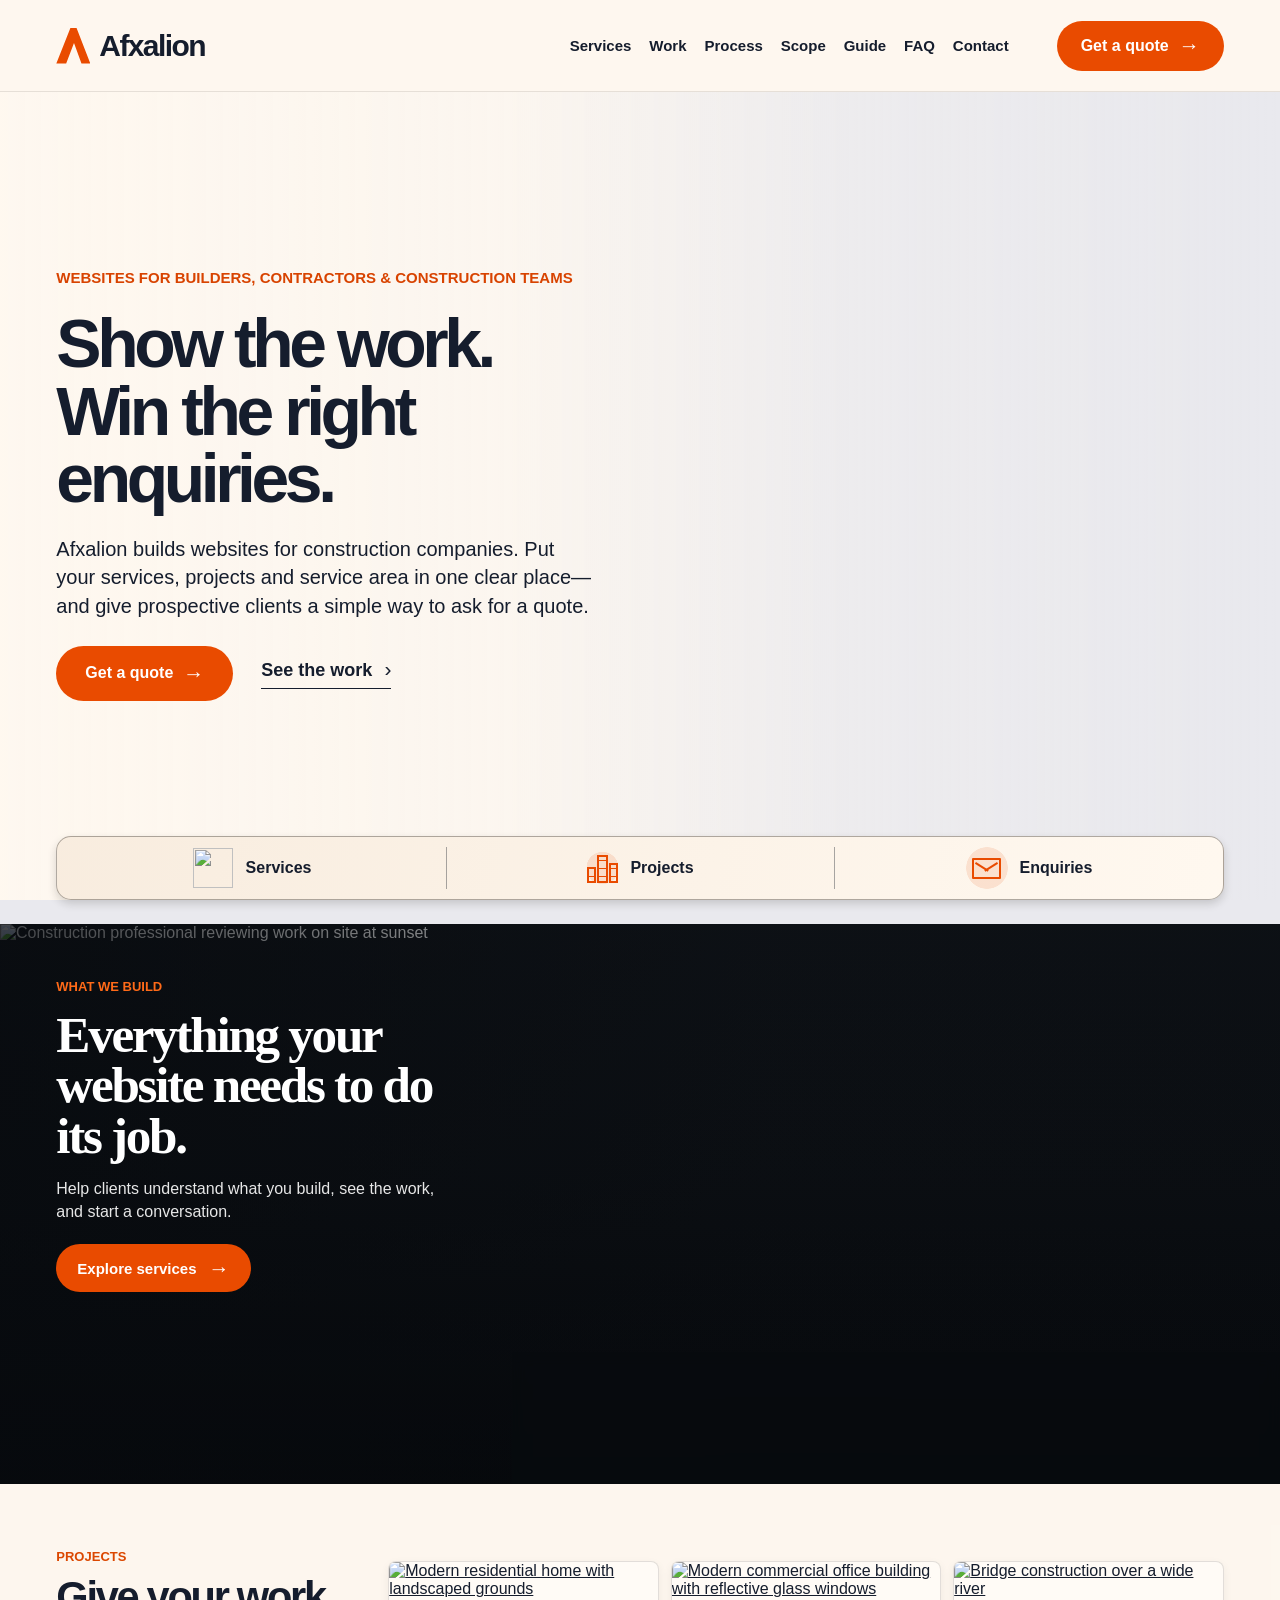
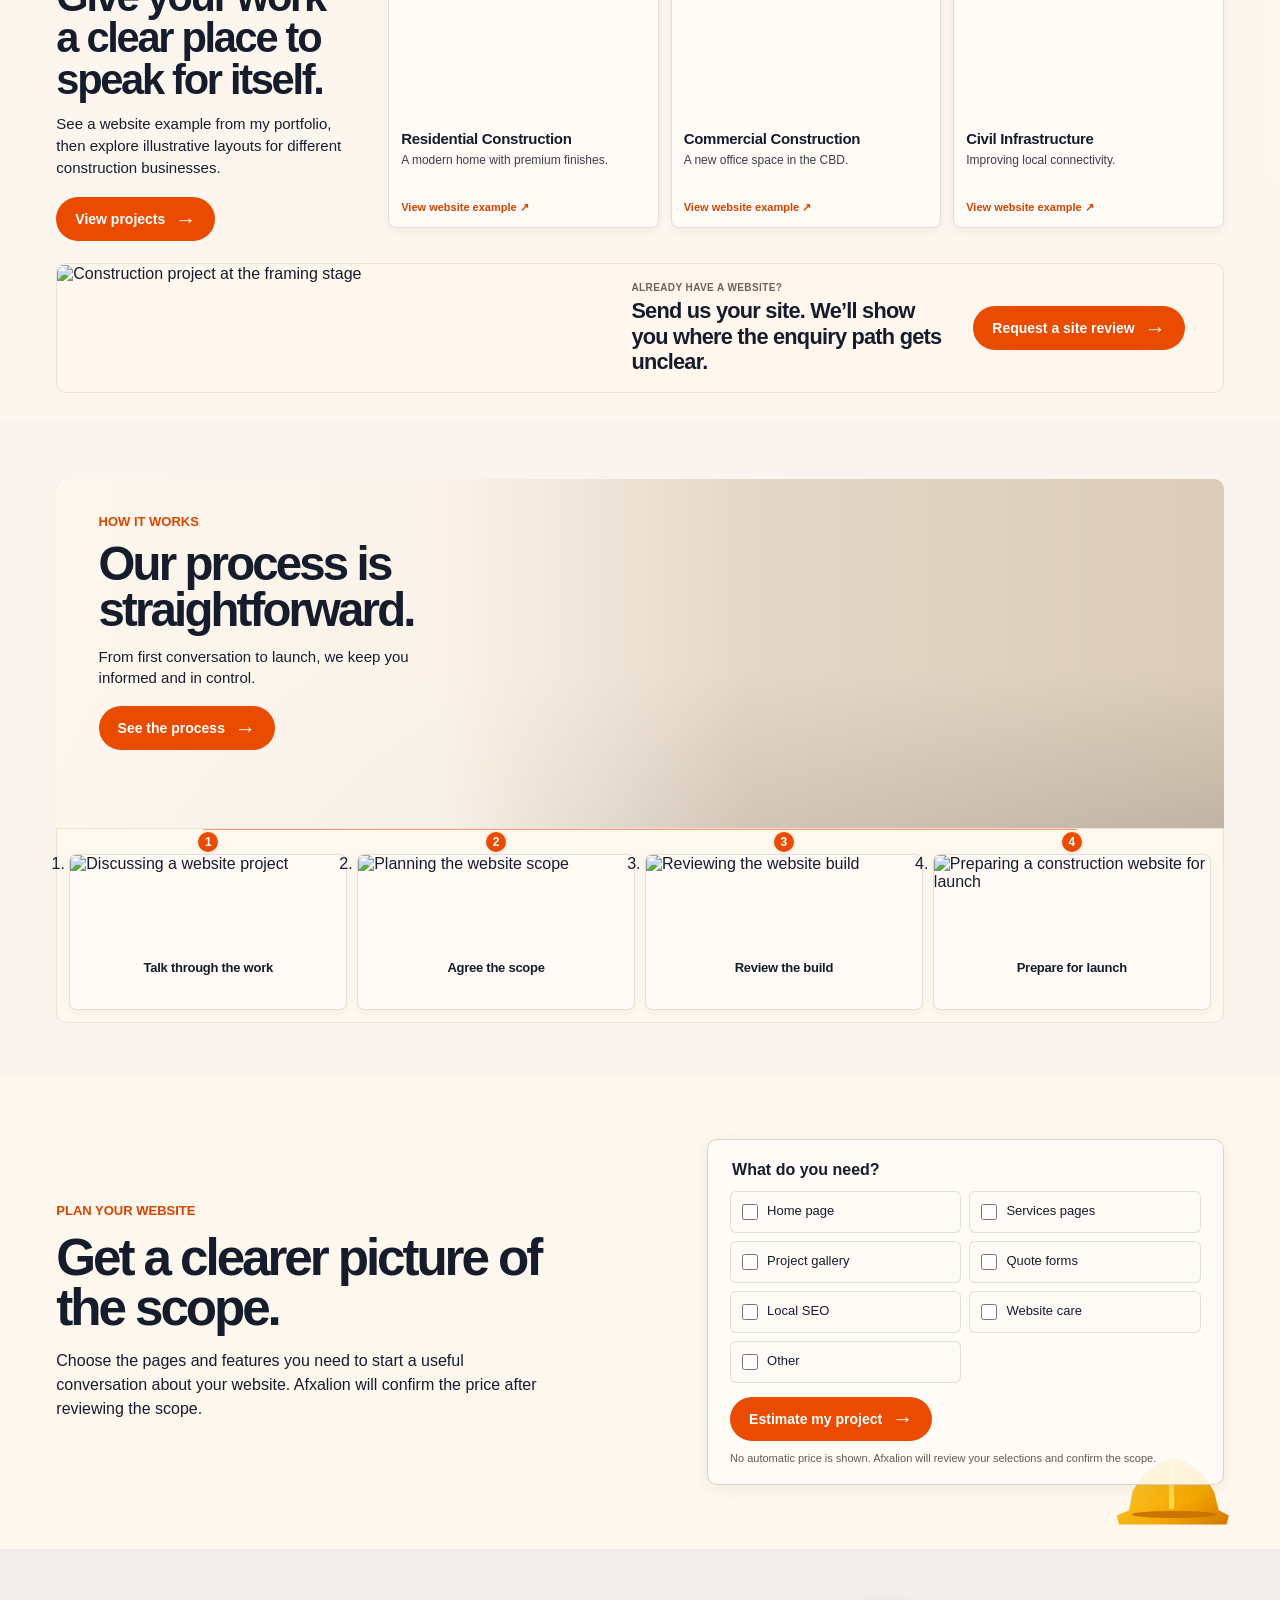
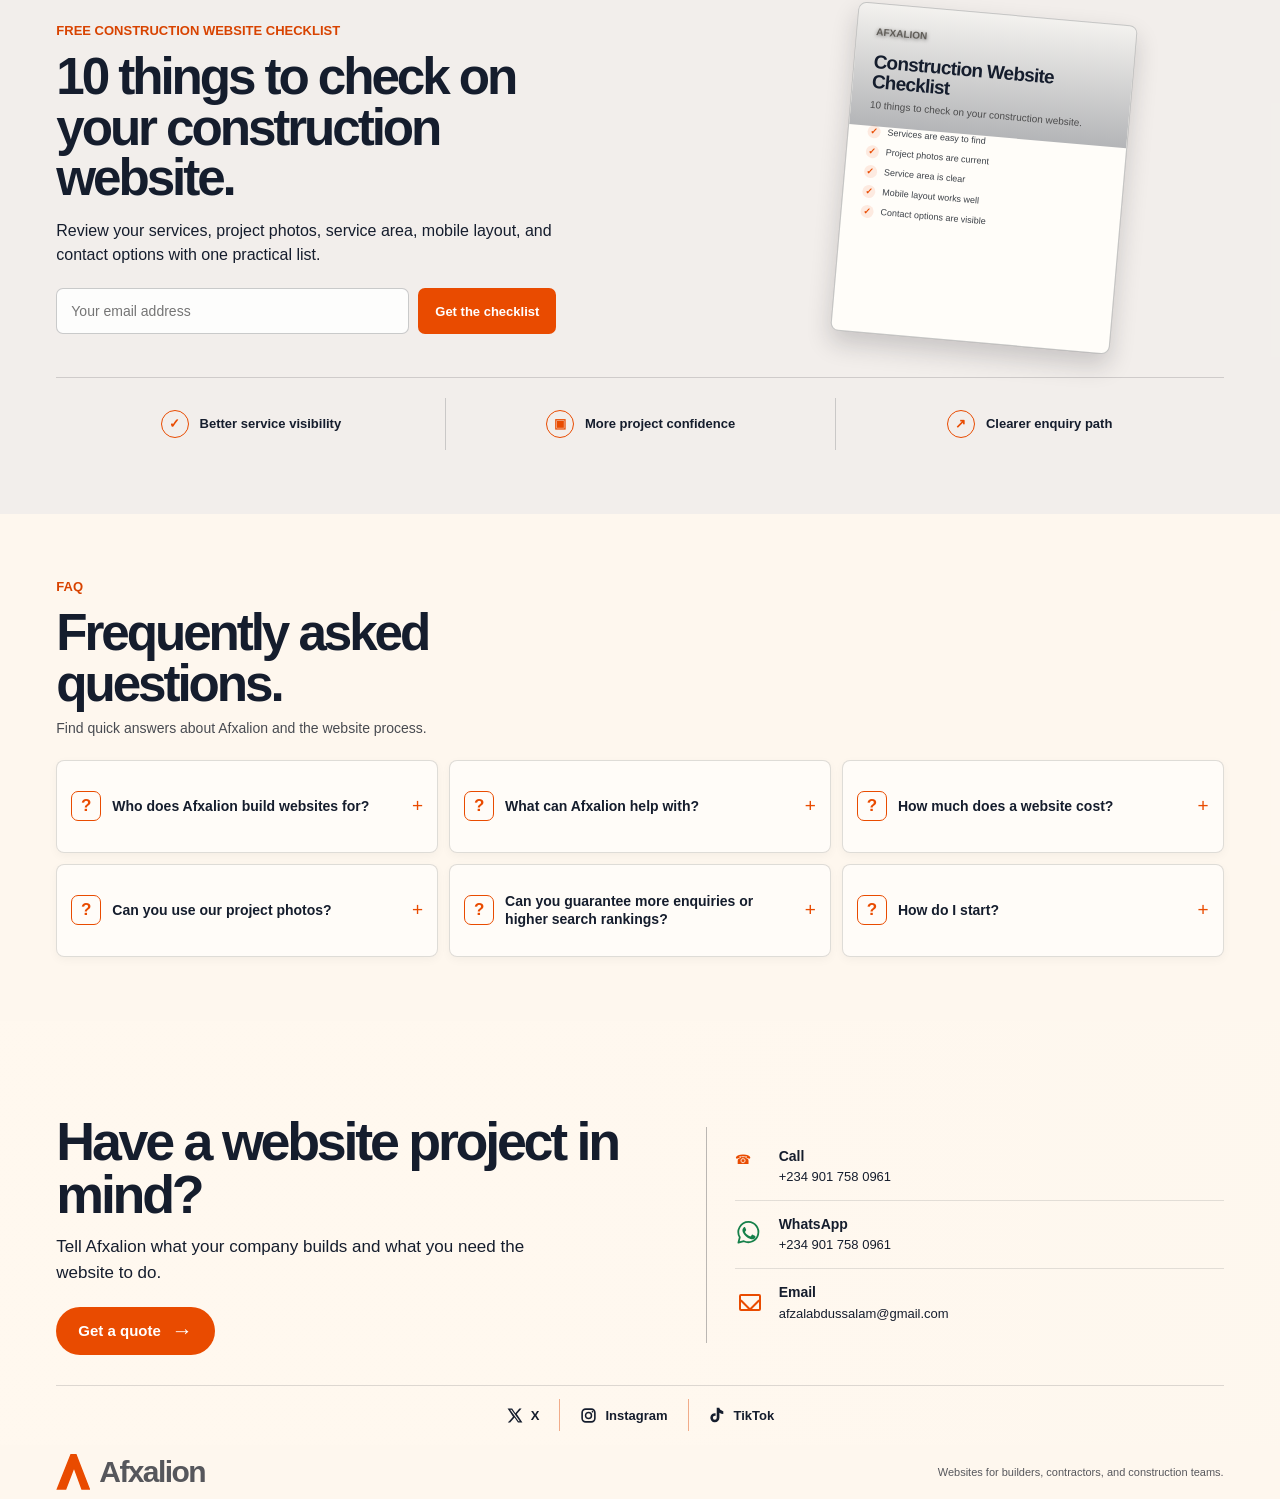
==== index.html @ b9f04b3b "afxalion upload to github" ====
<!doctype html>
<html lang="en">
<head>
  <meta charset="utf-8">
  <meta name="viewport" content="width=device-width, initial-scale=1">
  <meta name="theme-color" content="#f5eee7">
  <meta name="description" content="Websites for builders, contractors, and construction teams. Show your services and projects, and make it easy to ask for a quote.">
  <title>Afxalion | Websites for construction companies</title>
  <style>
    :root{--ink:#151d2d;--orange:#e94b00;--cream:#fff8ef;--line:rgba(46,42,39,.34);--sans:Arial,Helvetica,sans-serif;--shell:rgba(255,248,239,.20)}
    *{box-sizing:border-box}
    html{scroll-behavior:smooth}
    body{margin:0;min-height:100vh;color:var(--ink);font-family:var(--sans);background-color:#e9e9ee;background-image:url("assets/canvas-background.webp");background-position:center center;background-repeat:no-repeat;background-attachment:fixed;background-size:cover}
    a{color:inherit}
    a:focus-visible,button:focus-visible{outline:3px solid #143d74;outline-offset:4px}
    .site-shell{position:relative;width:100%;min-height:100svh;margin:0;border:0;border-radius:0;overflow:visible;background:transparent;box-shadow:none;display:block;isolation:isolate}
    .header{height:92px;position:sticky;top:0;z-index:20;display:flex;align-items:center;gap:28px;padding:0 clamp(24px,4.4vw,68px);background:rgba(255,248,239,.92);backdrop-filter:blur(10px);border-bottom:1px solid rgba(61,56,51,.12);transition:background-color .2s ease,color .2s ease}
    .header.is-dark{color:#fff;background:rgba(10,13,17,.92);border-bottom-color:rgba(255,255,255,.12)}
    .brand{display:flex;align-items:center;gap:9px;text-decoration:none;font-size:30px;font-weight:750;letter-spacing:-1.6px;white-space:nowrap}
    .brand-mark{width:34px;height:36px;display:block;flex:none;background:var(--orange);clip-path:polygon(42% 0,59% 0,100% 100%,74% 100%,52% 43%,29% 100%,0 100%)}
    .desktop-nav{margin-left:auto;display:flex;align-items:center;gap:clamp(12px,1.4vw,22px);font-size:15px;font-weight:600;white-space:nowrap}
    .desktop-nav a{text-decoration:none}
    .desktop-nav a:hover,.work-link:hover{color:#b83900}
    .quote-link{min-height:50px;padding:0 24px;border-radius:999px;background:var(--orange);color:#fff;display:inline-flex;align-items:center;justify-content:center;gap:10px;text-decoration:none;font-weight:700;white-space:nowrap;transition:background-color .15s ease}
    .quote-link:hover{background:#c83f00}
    .arrow{font-size:21px;font-weight:400;line-height:1}
    .header .quote-link{margin-left:20px}
    .menu-toggle{display:none}
    .mobile-nav{display:none}
    .hero{position:relative;min-height:calc(100svh - 92px);display:flex;align-items:center;padding:30px clamp(24px,4.4vw,68px) 42px;overflow:hidden}
    .hero-visual{position:absolute;inset:0;background-image:linear-gradient(90deg,rgba(255,248,239,.96) 0%,rgba(255,248,239,.84) 40%,rgba(255,248,239,.20) 66%,rgba(255,248,239,0) 100%),url("assets/construction-site.webp");background-position:center;background-size:cover;z-index:0;animation:hero-image-enter 900ms ease-out both}
    .hero-copy{position:relative;z-index:2;width:min(54%,660px);padding-bottom:12px;animation:hero-copy-enter 680ms cubic-bezier(.2,.7,.2,1) 80ms both}
    @keyframes hero-copy-enter{from{opacity:0;transform:translateY(14px)}to{opacity:1;transform:translateY(0)}}
    @keyframes hero-image-enter{from{opacity:.45}to{opacity:1}}
    .eyebrow{margin:0 0 22px;color:#d84300;font-size:15px;line-height:1.4;font-weight:750;text-transform:uppercase}
    h1{max-width:660px;margin:0 0 23px;font-size:clamp(58px,5.3vw,78px);line-height:.99;letter-spacing:-.065em;font-weight:760}
    .intro{max-width:535px;margin:0 0 25px;font-size:20px;line-height:1.43;font-weight:500}
    .actions{display:flex;align-items:center;gap:28px}
    .actions .quote-link{min-height:55px;padding:0 29px}
    .work-link{font-size:18px;font-weight:700;text-decoration:none;border-bottom:1px solid currentColor;padding:0 0 7px;white-space:nowrap}
    .work-link .arrow{margin-left:7px}
    .shortcuts{height:64px;margin:-64px clamp(24px,4.4vw,68px) 24px;position:relative;z-index:4;display:grid;grid-template-columns:repeat(3,minmax(0,1fr));align-items:center;border:1px solid rgba(84,77,70,.46);border-radius:15px;background:linear-gradient(105deg,rgba(248,236,222,.98),rgba(255,248,239,.98));box-shadow:0 4px 9px rgba(32,28,24,.17)}
    .shortcut{min-height:42px;display:flex;align-items:center;justify-content:center;gap:12px;color:var(--ink);text-decoration:none;font-size:16px;font-weight:700}
    .shortcut+.shortcut{border-left:1px solid rgba(47,52,59,.42)}
    .shortcut:hover{color:#b83900}
    .shortcut-icon{width:42px;height:42px;flex:none;position:relative;display:grid;place-items:center;color:var(--orange);background:radial-gradient(circle,rgba(233,75,0,.12) 0 69%,transparent 71%)}
    .shortcut-icon.reference-icon{background:none}
    .reference-icon img{width:40px;height:40px;display:block;object-fit:contain}
    .building-icon{width:31px;height:34px;position:relative;display:block;border:0;padding:0}
    .building-icon i{position:absolute;bottom:2px;display:block;border:2px solid var(--orange);background:repeating-linear-gradient(0deg,transparent 0 4px,var(--orange) 4px 5px,transparent 5px 8px)}
    .building-icon i:nth-child(1){left:0;width:9px;height:16px}
    .building-icon i:nth-child(2){left:10px;width:11px;height:28px}
    .building-icon i:nth-child(3){right:0;width:9px;height:20px}
    .building-icon i:nth-child(n+4){display:none}
    .envelope-icon{width:29px;height:21px;position:relative;border:2px solid var(--orange);border-radius:1px}
    .envelope-icon i{position:absolute;top:2px;width:15px;border-top:2px solid var(--orange)}
    .envelope-icon i:first-child{left:2px;transform:rotate(32deg);transform-origin:left top}
    .envelope-icon i:last-child{right:2px;transform:rotate(-32deg);transform-origin:right top}
    .services-section{position:relative;isolation:isolate;min-height:560px;padding:54px clamp(24px,4.4vw,68px) 0;overflow:hidden;color:#fff;background:#101419;scroll-margin-top:92px}
    .services-visual{position:absolute;z-index:-2;inset:0}
    .services-visual img{width:100%;height:100%;display:block;object-fit:cover;object-position:center 48%}
    .services-visual:after{content:"";position:absolute;inset:0;background:linear-gradient(90deg,rgba(7,10,14,.72),rgba(7,10,14,.22) 59%,rgba(7,10,14,.25)),linear-gradient(0deg,rgba(5,7,10,.94) 0%,rgba(5,7,10,.36) 56%,rgba(5,7,10,.12))}
    .services-copy{position:relative;z-index:2;width:min(430px,42%)}
    .services-copy .eyebrow{margin:0 0 14px;color:#ff6a18;font-size:13px}
    .services-copy h2{margin:0 0 16px;font:700 clamp(38px,4vw,60px)/.98 Georgia,"Times New Roman",serif;letter-spacing:-.045em}
    .services-copy p:not(.eyebrow){margin:0 0 21px;max-width:400px;font-size:16px;line-height:1.45;color:rgba(255,255,255,.9)}
    .services-cta{min-height:48px;padding:0 21px;border-radius:999px;display:inline-flex;align-items:center;gap:12px;color:#fff;background:var(--orange);text-decoration:none;font-size:15px;font-weight:700}
    .service-list{position:absolute;z-index:3;right:0;bottom:0;width:60%;min-height:132px;margin:0;padding:12px 16px;list-style:none;display:grid;grid-template-columns:repeat(5,minmax(0,1fr));align-items:stretch;background:rgba(8,11,14,.86);border-top:1px solid rgba(255,255,255,.12);backdrop-filter:blur(8px);scroll-margin-top:120px}
    .service-list li{display:flex;flex-direction:column;align-items:center;justify-content:center;gap:8px;text-align:center;padding:8px 10px}
    .service-list li+li{border-left:1px solid rgba(255,137,48,.65)}
    .service-icon{position:relative;display:block;width:29px;height:29px;color:#ff7a18}
    .service-icon.building{border:2px solid currentColor;width:21px;height:26px;background:repeating-linear-gradient(90deg,transparent 0 4px,currentColor 4px 6px,transparent 6px 8px),repeating-linear-gradient(0deg,transparent 0 5px,currentColor 5px 7px,transparent 7px 10px)}
    .service-icon.gallery{border:2px solid currentColor;border-radius:2px}
    .service-icon.gallery:before{content:"";position:absolute;width:5px;height:5px;right:4px;top:4px;border:1.5px solid currentColor;border-radius:50%}
    .service-icon.gallery:after{content:"";position:absolute;left:3px;right:3px;bottom:4px;height:11px;background:linear-gradient(140deg,transparent 0 30%,currentColor 32% 39%,transparent 41%),linear-gradient(40deg,transparent 0 39%,currentColor 41% 49%,transparent 51%)}
    .service-icon.form{border:2px solid currentColor;border-radius:2px;width:22px;height:27px}
    .service-icon.form:before{content:"☰";position:absolute;left:3px;top:2px;font:13px/1 Arial;color:currentColor}
    .service-icon.pin{width:19px;height:19px;border:2px solid currentColor;border-radius:50% 50% 50% 0;transform:rotate(-45deg);margin:3px 4px 7px}
    .service-icon.pin:after{content:"";position:absolute;left:5px;top:5px;width:5px;height:5px;border:1.5px solid currentColor;border-radius:50%}
    .service-icon.shield{width:23px;height:28px;background:currentColor;clip-path:polygon(50% 0,94% 16%,88% 66%,50% 100%,12% 66%,6% 16%)}
    .service-icon.shield:after{content:"";position:absolute;inset:3px;background:#111820;clip-path:polygon(50% 0,94% 16%,88% 66%,50% 100%,12% 66%,6% 16%)}
    .service-list strong{font-size:13px;line-height:1.22;font-weight:650}
    .service-list small{display:none}
    .work-section{position:relative;padding:clamp(34px,5vw,66px) clamp(24px,4.4vw,68px) 28px;background:rgba(255,248,239,.91);color:var(--ink);scroll-margin-top:92px}
    .work-layout{display:grid;grid-template-columns:minmax(220px,.78fr) minmax(0,2.22fr);gap:clamp(22px,3vw,42px);align-items:center;max-width:1440px;margin:0 auto}
    .work-copy .eyebrow,.process-copy .eyebrow{margin:0 0 10px;font-size:13px;color:#db4700}
    .work-copy h2{max-width:350px;margin:0 0 13px;font-size:clamp(32px,3.25vw,47px);line-height:.99;letter-spacing:-.055em;font-weight:760}
    .work-copy p:not(.eyebrow){max-width:350px;margin:0 0 18px;font-size:15px;line-height:1.48}
    .work-cta,.process-cta{min-height:44px;padding:0 19px;border:0;border-radius:999px;display:inline-flex;align-items:center;justify-content:center;gap:10px;background:var(--orange);color:#fff;text-decoration:none;font-size:14px;font-weight:700;white-space:nowrap}
    .project-grid{display:grid;grid-template-columns:repeat(3,minmax(0,1fr));gap:12px;min-width:0}
    .project-card{min-width:0;overflow:hidden;border:1px solid rgba(64,57,51,.15);border-radius:8px;background:rgba(255,252,248,.88);box-shadow:0 3px 10px rgba(39,32,27,.055)}
    .project-card img{width:100%;aspect-ratio:1.72;display:block;object-fit:cover}
    .project-card-copy{padding:11px 12px 12px}
    .project-card h3{margin:0 0 5px;font-size:15px;line-height:1.15;letter-spacing:-.02em}
    .project-card h3 a{color:inherit;text-decoration:none}
    .project-card h3 a:hover,.project-card h3 a:focus-visible{text-decoration:underline;text-decoration-color:var(--orange);text-underline-offset:3px}
    .project-card p{min-height:36px;margin:0 0 9px;font-size:12px;line-height:1.42;color:#3a3e45}
    .project-link{color:#d84300;font-size:11px;font-weight:700;text-decoration:none}
    .project-link:hover,.project-link:focus-visible{text-decoration:underline}
    .site-review{max-width:1440px;min-height:126px;margin:22px auto 0;display:grid;grid-template-columns:minmax(260px,.92fr) minmax(0,1.08fr);align-items:center;overflow:hidden;border:1px solid rgba(171,131,95,.19);border-radius:10px;background:rgba(255,248,239,.78)}
    .site-review img{width:100%;height:126px;display:block;object-fit:cover;object-position:center 55%}
    .site-review-copy{padding:18px clamp(18px,3vw,38px);display:flex;align-items:center;justify-content:space-between;gap:20px}
    .site-review-copy p{margin:0 0 5px;color:#6c625b;font-size:10px;font-weight:700;letter-spacing:.04em;text-transform:uppercase}
    .site-review-copy h3{max-width:430px;margin:0;font-size:clamp(17px,1.7vw,23px);line-height:1.16;letter-spacing:-.035em}
    .process-section{position:relative;padding:clamp(34px,4.5vw,58px) clamp(24px,4.4vw,68px) 52px;color:var(--ink);background:rgba(255,248,239,.72);scroll-margin-top:92px}
    .process-inner{max-width:1440px;margin:0 auto}
    .process-hero{position:relative;min-height:350px;padding:34px clamp(22px,3.3vw,48px);display:flex;align-items:flex-start;overflow:hidden;border-radius:10px 10px 0 0;background:#dbcbb8 url("assets/construction-site.webp") center 45%/cover no-repeat}
    .process-hero:before{content:"";position:absolute;inset:0;background:linear-gradient(90deg,rgba(255,248,239,.97) 0%,rgba(255,248,239,.89) 33%,rgba(255,248,239,.28) 59%,rgba(255,248,239,.02) 100%),linear-gradient(0deg,rgba(28,27,24,.14),transparent 45%)}
    .process-copy{position:relative;z-index:1;width:min(380px,48%)}
    .process-copy h2{margin:0 0 12px;font-size:clamp(34px,3.7vw,50px);line-height:.98;letter-spacing:-.06em}
    .process-copy p:not(.eyebrow){max-width:320px;margin:0 0 17px;font-size:15px;line-height:1.45}
    .process-steps{position:relative;z-index:2;margin:-1px 0 0;padding:25px 12px 12px;display:grid;grid-template-columns:repeat(4,minmax(0,1fr));gap:10px;background:rgba(255,248,239,.94);border:1px solid rgba(171,131,95,.18);border-radius:0 0 10px 10px}
    .process-steps:before{content:"";position:absolute;top:0;left:12.5%;right:12.5%;border-top:1px solid rgba(225,79,16,.55)}
    .process-card{position:relative;min-width:0;overflow:visible;border:1px solid rgba(64,57,51,.14);border-radius:7px;background:#fffaf5;box-shadow:0 2px 8px rgba(39,32,27,.045)}
    .step-number{position:absolute;top:-25px;left:calc(50% - 12px);z-index:2;width:24px;height:24px;display:grid;place-items:center;border:2px solid rgba(255,248,239,.95);border-radius:50%;background:var(--orange);color:#fff;font-size:12px;font-weight:750}
    .process-card img{width:100%;height:96px;display:block;object-fit:cover;border-radius:6px 6px 0 0}
    .process-card-copy{min-height:58px;padding:9px 10px 10px;text-align:center}
    .process-card h3{margin:0;font-size:13px;line-height:1.2;letter-spacing:-.02em}
    .scope-section,.guide-section,.faq-section{position:relative;padding:clamp(42px,5vw,68px) clamp(24px,4.4vw,68px);color:var(--ink);scroll-margin-top:92px}
    .scope-section{background:rgba(255,248,239,.94);overflow:hidden}
    .scope-hardhat{position:absolute;right:4%;bottom:20px;width:112px;height:75px;z-index:0;background:linear-gradient(145deg,#ffd648 0%,#f4a900 62%,#cf7100 100%);clip-path:polygon(11% 75%,14% 50%,23% 28%,39% 11%,50% 5%,62% 11%,78% 28%,87% 51%,91% 75%,100% 82%,98% 94%,2% 94%,0 82%);filter:drop-shadow(0 8px 5px rgba(40,29,11,.24))}
    .scope-hardhat:before{content:"";position:absolute;left:47%;top:10%;height:64%;border-left:5px solid rgba(255,220,77,.95)}
    .scope-hardhat:after{content:"";position:absolute;left:14%;right:11%;top:76%;height:9%;border-radius:50%;background:#ca7400}
    .scope-layout{max-width:1330px;margin:0 auto;display:grid;grid-template-columns:minmax(0,1fr) minmax(400px,.9fr);gap:clamp(32px,6vw,90px);align-items:center}
    .scope-layout,.guide-layout,.faq-grid,.faq-heading{position:relative;z-index:1}
    .sr-only{position:absolute;width:1px;height:1px;padding:0;margin:-1px;overflow:hidden;clip:rect(0,0,0,0);white-space:nowrap;border:0}
    .scope-copy{max-width:550px}
    .scope-copy .eyebrow,.guide-copy .eyebrow,.faq-heading .eyebrow{margin:0 0 12px;color:#d84300;font-size:13px}
    .scope-copy h2,.guide-copy h2,.faq-heading h2{margin:0 0 15px;font-size:clamp(34px,4vw,54px);line-height:.99;letter-spacing:-.06em}
    .scope-copy p:not(.eyebrow),.guide-copy p:not(.eyebrow){max-width:500px;margin:0;font-size:16px;line-height:1.5}
    .scope-form{padding:21px 22px 18px;border:1px solid rgba(58,53,47,.2);border-radius:10px;background:rgba(255,252,248,.88);box-shadow:0 4px 16px rgba(44,37,30,.06)}
    .scope-form fieldset{margin:0;padding:0;border:0}
    .scope-form legend{margin:0 0 12px;font-size:16px;font-weight:750}
    .scope-options{display:grid;grid-template-columns:repeat(2,minmax(0,1fr));gap:8px}
    .scope-option{min-height:42px;padding:9px 11px;display:flex;align-items:center;gap:9px;border:1px solid rgba(63,58,52,.14);border-radius:6px;background:#fffaf5;font-size:13px;line-height:1.25;cursor:pointer}
    .scope-option input{width:16px;height:16px;flex:none;margin:0;accent-color:var(--orange)}
    .scope-form .work-cta{margin-top:14px;cursor:pointer}
    .scope-note{margin:10px 0 0;color:#625b54;font-size:11px;line-height:1.4}
    .guide-section{background:rgba(243,239,235,.92)}
    .guide-layout{max-width:1330px;margin:0 auto;display:grid;grid-template-columns:minmax(0,1fr) minmax(310px,.8fr);gap:clamp(32px,7vw,100px);align-items:center}
    .guide-copy{max-width:590px}
    .guide-copy h2{max-width:530px}
    .guide-form{margin-top:21px;display:flex;gap:9px;max-width:500px}
    .guide-form input{width:100%;min-width:0;min-height:46px;padding:0 14px;border:1px solid rgba(52,54,58,.26);border-radius:7px;background:rgba(255,255,255,.86);font:inherit;font-size:14px;color:var(--ink)}
    .guide-form button{min-height:46px;padding:0 17px;border:0;border-radius:7px;background:var(--orange);color:#fff;font:700 13px var(--sans);white-space:nowrap;cursor:pointer}
    .guide-visual{min-height:300px;display:grid;place-items:center;perspective:800px}
    .guide-cover{position:relative;width:min(280px,75vw);min-height:330px;padding:21px 19px 18px;overflow:hidden;transform:rotate(5deg);border:1px solid rgba(25,32,42,.25);border-radius:8px;background:#fffdf9;box-shadow:0 12px 24px rgba(24,29,38,.19)}
    .guide-cover:before{content:"";position:absolute;inset:0 0 auto;height:122px;background:linear-gradient(180deg,rgba(21,29,45,.05),rgba(21,29,45,.32)),url("assets/construction-site.webp") center 42%/cover}
    .guide-cover-brand{position:relative;z-index:1;margin:0 0 136px;color:#fff;font-size:11px;font-weight:800;text-shadow:0 1px 4px rgba(0,0,0,.5)}
    .guide-cover h3{margin:0 0 7px;font-size:19px;line-height:1.03;letter-spacing:-.04em}
    .guide-cover p{margin:0 0 13px;color:#605d58;font-size:10px;line-height:1.4}
    .guide-cover ol{margin:0;padding:0;list-style:none;display:grid;gap:7px}
    .guide-cover li{display:flex;align-items:center;gap:7px;color:#3c4148;font-size:9px;line-height:1.2}
    .guide-cover li:before{content:"✓";width:13px;height:13px;flex:none;display:grid;place-items:center;border-radius:50%;background:rgba(233,75,0,.1);color:var(--orange);font-size:9px;font-weight:800}
    .guide-benefits{max-width:1330px;margin:34px auto 0;padding-top:20px;display:grid;grid-template-columns:repeat(3,1fr);border-top:1px solid rgba(44,48,54,.18)}
    .guide-benefit{min-height:52px;display:flex;align-items:center;justify-content:center;gap:11px;text-align:left;font-size:13px;font-weight:700}
    .guide-benefit+.guide-benefit{border-left:1px solid rgba(44,48,54,.2)}
    .guide-benefit span{width:28px;height:28px;display:grid;place-items:center;border:1.5px solid var(--orange);border-radius:50%;color:var(--orange);font-size:13px}
    .faq-section{background:rgba(255,248,239,.94)}
    .faq-heading{max-width:1330px;margin:0 auto 22px}
    .faq-heading h2{max-width:520px;margin-bottom:8px}
    .faq-heading p:not(.eyebrow){margin:0;font-size:14px;line-height:1.45;color:#484b51}
    .faq-grid{max-width:1330px;margin:0 auto;display:grid;grid-template-columns:repeat(3,minmax(0,1fr));gap:11px}
    .faq-item{align-self:start;min-width:0;border:1px solid rgba(62,56,51,.17);border-radius:8px;background:rgba(255,253,250,.88);box-shadow:0 3px 10px rgba(35,29,25,.04)}
    .faq-item summary{min-height:91px;padding:13px 14px;display:flex;align-items:center;gap:11px;list-style:none;cursor:pointer;font-size:14px;font-weight:750;line-height:1.3}
    .faq-item summary::-webkit-details-marker{display:none}
    .faq-icon{width:30px;height:30px;flex:none;display:grid;place-items:center;border:1.5px solid var(--orange);border-radius:7px;color:var(--orange);font-size:17px;font-weight:700}
    .faq-item summary:after{content:"+";margin-left:auto;color:var(--orange);font-size:19px;font-weight:400;transition:transform .2s ease}
    .faq-item[open] summary:after{content:"−";transform:scale(1.15)}
    .faq-answer{margin:0;padding:0 15px 15px 55px;color:#4a4c52;font-size:13px;line-height:1.5;animation:faq-answer-in .24s ease-out both}
    @keyframes faq-answer-in{from{opacity:0;transform:translateY(-5px)}to{opacity:1;transform:translateY(0)}}
    @supports selector(details::details-content){.faq-item{interpolate-size:allow-keywords}.faq-item::details-content{block-size:0;overflow:clip;transition:block-size .24s ease,content-visibility .24s allow-discrete}.faq-item[open]::details-content{block-size:auto}.faq-answer{animation:none}}
    .contact-section{position:relative;isolation:isolate;overflow:hidden;padding:clamp(42px,5vw,68px) clamp(24px,4.4vw,68px) 0;color:var(--ink);background:rgba(255,248,239,.94);scroll-margin-top:92px}
    .contact-section:before{content:"";position:absolute;z-index:-1;inset:0;background:linear-gradient(90deg,rgba(255,248,239,.99) 0%,rgba(255,248,239,.98) 42%,rgba(255,248,239,.86) 63%,rgba(255,248,239,.22) 100%),url("assets/construction-site.webp") right center/auto 100% no-repeat;opacity:.92}
    .contact-layout{position:relative;max-width:1330px;min-height:300px;margin:0 auto;display:grid;grid-template-columns:minmax(0,1.05fr) minmax(300px,.95fr);align-items:center;gap:clamp(30px,6vw,90px)}
    .contact-copy{max-width:600px}
    .contact-copy h2{margin:0 0 14px;font-size:clamp(38px,4.2vw,58px);line-height:.98;letter-spacing:-.06em}
    .contact-copy p{max-width:510px;margin:0 0 22px;font-size:17px;line-height:1.48}
    .contact-quote{min-height:48px;padding:0 22px;border-radius:999px;display:inline-flex;align-items:center;gap:11px;background:var(--orange);color:#fff;text-decoration:none;font-size:15px;font-weight:750}
    .contact-list{padding:6px 0 6px 28px;border-left:1px solid rgba(44,48,54,.32);display:grid;gap:0}
    .contact-method{min-height:68px;display:grid;grid-template-columns:32px minmax(0,1fr);align-items:center;gap:12px;text-decoration:none;border-bottom:1px solid rgba(44,48,54,.13)}
    .contact-method:last-child{border-bottom:0}
    .contact-symbol{width:30px;height:30px;display:grid;place-items:center;color:var(--orange);font-size:24px;line-height:1}
    .contact-symbol.whatsapp{color:#16804a}
    .contact-symbol.whatsapp svg{width:27px;height:27px;display:block}
    .contact-symbol.email{position:relative;width:22px;height:17px;margin:0 4px;border:2px solid var(--orange);border-radius:2px}
    .contact-symbol.email:after{content:"";position:absolute;left:2px;top:-2px;width:12px;height:12px;border-right:2px solid var(--orange);border-bottom:2px solid var(--orange);transform:rotate(45deg)}
    .contact-method strong,.contact-method span{display:block}
    .contact-method strong{margin-bottom:3px;font-size:14px}
    .contact-method span{font-size:13px;line-height:1.35;overflow-wrap:anywhere}
    .social-row{position:relative;max-width:1330px;min-height:60px;margin:0 auto;display:flex;align-items:center;justify-content:center;gap:0;border-top:1px solid rgba(44,48,54,.16)}
    .social-row a{min-height:32px;padding:0 20px;display:flex;align-items:center;gap:8px;text-decoration:none;font-size:13px;font-weight:650}
    .social-row a+a{border-left:1px solid rgba(225,79,16,.45)}
    .social-mark{width:17px;height:17px;flex:none;display:grid;place-items:center;color:var(--ink)}
    .social-mark svg{width:100%;height:100%;display:block}
    .contact-footer{min-height:54px;padding:0 clamp(24px,4.4vw,68px);display:flex;align-items:center;justify-content:space-between;gap:20px;color:#56575c;background:rgba(255,248,239,.97);font-size:11px}
    .contact-footer a{text-decoration:none}
    #page-loader{display:none;position:fixed;inset:0;z-index:1000;place-items:center;background:rgba(255,248,239,.96);opacity:1;visibility:visible;transition:opacity .24s ease,visibility .24s ease}
    html.page-loading #page-loader{display:grid}
    #page-loader.is-hidden{opacity:0;visibility:hidden;pointer-events:none}
    .loader-content{display:grid;justify-items:center;gap:13px;color:var(--ink)}
    .loader-brand{display:flex;align-items:center;gap:9px;font-size:24px;font-weight:750;letter-spacing:-1px}
    .loader-brand .brand-mark{width:30px;height:32px;animation:loader-mark-pulse 900ms ease-in-out infinite alternate}
    .loader-caption{font-size:11px;font-weight:700;letter-spacing:.11em;text-transform:uppercase}
    .loader-track{width:92px;height:3px;overflow:hidden;border-radius:99px;background:rgba(21,29,45,.12)}
    .loader-track:after{content:"";display:block;width:36px;height:100%;border-radius:inherit;background:var(--orange);animation:loader-progress 850ms ease-in-out infinite}
    @keyframes loader-mark-pulse{to{transform:translateY(-3px);opacity:.72}}
    @keyframes loader-progress{from{transform:translateX(-38px)}to{transform:translateX(94px)}}
    @media(max-width:1120px) and (min-width:821px){.header{gap:16px;padding:0 28px}.brand{font-size:27px}.desktop-nav{gap:10px;font-size:13px}.header .quote-link{margin-left:6px;padding:0 17px}.hero{padding-left:34px}.hero-copy{width:56%}h1{font-size:clamp(52px,5.8vw,66px)}.intro{max-width:480px;font-size:18px}.services-section{min-height:500px}.services-copy{width:45%}.service-list{width:64%;min-height:122px}}
    @media(max-width:820px){
      body{background-attachment:fixed;background-position:center top;background-size:100% 100vh}
      .site-shell{width:100%;min-height:100svh;margin:0;border:0;border-radius:0;box-shadow:none;background:transparent;overflow:visible}
      .header{height:72px;padding:0 20px;position:sticky;top:0;background:rgba(255,248,239,.93);backdrop-filter:blur(8px);border-bottom:1px solid rgba(61,56,51,.13)}
      .header.is-dark{color:#fff;background:rgba(10,13,17,.94)}
      .brand{font-size:24px;letter-spacing:-1.2px;gap:7px}.brand-mark{width:29px;height:31px}
      .desktop-nav{display:none}
      .header .quote-link{display:none}
      .menu-toggle{margin-left:auto;width:46px;height:46px;border:0;background:transparent;border-radius:10px;display:grid;place-items:center;color:var(--ink);cursor:pointer}
      .hamburger{width:24px;height:18px;position:relative;border-top:2px solid currentColor;border-bottom:2px solid currentColor}
      .hamburger:after{content:"";position:absolute;left:0;right:0;top:6px;border-top:2px solid currentColor}
      .mobile-nav{position:absolute;z-index:10;top:71px;left:0;right:0;padding:10px 20px 20px;background:rgba(255,248,239,.98);border-bottom:1px solid rgba(61,56,51,.16);box-shadow:0 10px 20px rgba(30,36,48,.10)}
      .header.is-dark .mobile-nav{color:#fff;background:rgba(10,13,17,.98);border-bottom-color:rgba(255,255,255,.15)}
      .mobile-nav[data-open="true"]{display:grid;gap:2px}
      .mobile-nav a{padding:13px 4px;text-decoration:none;font-weight:650;border-bottom:1px solid rgba(61,56,51,.12)}
      .mobile-nav .mobile-quote{margin-top:12px;justify-self:start;border:0;padding:0 22px;min-height:48px;color:#fff;background:var(--orange);border-radius:999px}
      .hero{min-height:calc(100svh - 72px);display:block;padding:30px 22px 265px;overflow:hidden}
      .hero-visual{background-image:linear-gradient(180deg,rgba(255,248,239,.97) 0%,rgba(255,248,239,.91) 44%,rgba(255,248,239,.18) 82%,rgba(255,248,239,0) 100%),url("assets/construction-site.webp");background-position:center;background-size:cover}
      .hero-copy{width:100%;max-width:520px;padding:0}
      .eyebrow{max-width:410px;margin:0 0 15px;font-size:12px;line-height:1.45}
      h1{max-width:440px;margin:0 0 18px;font-size:clamp(38px,8vw,54px);line-height:1.02;letter-spacing:-.06em}
      .intro{max-width:470px;margin:0 0 19px;font-size:16px;line-height:1.46}
      .actions{align-items:flex-start;flex-direction:column;gap:13px}
      .actions .quote-link{min-height:50px;padding:0 22px;font-size:16px}
      .work-link{font-size:16px;padding-bottom:6px}
      .shortcuts{height:68px;margin:-68px 16px 20px;border-radius:13px}
      .shortcuts .shortcut{height:54px;min-height:54px;flex-direction:column;gap:0;font-size:10px}
      .shortcuts .shortcut-icon{height:34px;width:34px;transform:scale(.82);transform-origin:center}
      .services-section{min-height:740px;padding:34px 20px 0;scroll-margin-top:72px}
      .services-visual img{object-position:54% center}
      .services-visual:after{background:linear-gradient(180deg,rgba(5,7,10,.44) 0%,rgba(5,7,10,.26) 35%,rgba(5,7,10,.62) 62%,rgba(5,7,10,.95) 100%)}
      .services-copy{width:100%;max-width:430px}
      .services-copy .eyebrow{font-size:12px;margin-bottom:12px}
      .services-copy h2{font-size:clamp(36px,9vw,45px);line-height:1.01;margin-bottom:13px}
      .services-copy p:not(.eyebrow){font-size:15px;line-height:1.45;margin-bottom:17px;max-width:360px}
      .services-cta{min-height:46px;font-size:14px}
      .service-list{width:100%;height:190px;min-height:0;right:0;bottom:0;padding:10px 14px 12px;grid-template-columns:repeat(6,minmax(0,1fr));grid-template-rows:repeat(2,1fr);background:rgba(7,10,13,.58);backdrop-filter:blur(5px)}
      .service-list li{grid-column:span 2;gap:5px;padding:7px 3px}
      .service-list li:nth-child(4){grid-column:2/span 2}
      .service-list li:nth-child(5){grid-column:4/span 2}
      .service-list li+li{border-left:0}
      .service-list li:nth-child(2),.service-list li:nth-child(3),.service-list li:nth-child(5){border-left:1px solid rgba(255,137,48,.55)}
      .service-icon{transform:scale(.9)}
      .service-list strong{font-size:11px;line-height:1.15;max-width:76px}
      .work-section{padding:34px 20px 23px;scroll-margin-top:72px}
      .work-layout{grid-template-columns:1fr;gap:20px}
      .work-copy h2{max-width:430px;font-size:clamp(34px,8.8vw,44px)}
      .work-copy p:not(.eyebrow){max-width:440px}
      .project-grid{grid-template-columns:1fr;gap:12px}
      .project-card{display:grid;grid-template-columns:minmax(115px,.9fr) minmax(0,1.1fr);align-items:stretch}
      .project-card img{height:100%;min-height:148px;aspect-ratio:auto;object-fit:cover}
      .project-card-copy{padding:14px 13px;display:flex;flex-direction:column;align-items:flex-start;justify-content:center}
      .project-card h3{font-size:15px}
      .project-card p{min-height:0;margin-bottom:10px;font-size:12px}
      .site-review{margin-top:16px;grid-template-columns:1fr;min-height:0}
      .site-review img{height:132px}
      .site-review-copy{padding:16px;display:grid;gap:13px}
      .site-review-copy h3{font-size:19px}
      .site-review-copy .work-cta{justify-self:start}
      .process-section{padding:31px 20px 38px;scroll-margin-top:72px}
      .process-hero{min-height:450px;padding:28px 20px;align-items:flex-start;border-radius:9px 9px 0 0;background-position:58% center}
      .process-hero:before{background:linear-gradient(180deg,rgba(255,248,239,.97) 0%,rgba(255,248,239,.92) 37%,rgba(255,248,239,.37) 68%,rgba(20,20,20,.08) 100%)}
      .process-copy{width:100%;max-width:390px}
      .process-copy .eyebrow{font-size:12px}
      .process-copy h2{font-size:clamp(36px,9vw,47px)}
      .process-copy p:not(.eyebrow){max-width:360px;font-size:15px}
      .process-steps{margin:0;padding:27px 10px 12px;grid-template-columns:1fr;gap:9px;border-radius:0 0 9px 9px}
      .process-steps:before{top:0;left:21px;right:auto;height:100%;border-top:0;border-left:1px solid rgba(225,79,16,.55)}
      .process-card{display:grid;grid-template-columns:104px minmax(0,1fr);align-items:center;min-height:86px}
      .step-number{top:calc(50% - 12px);left:-1px;width:23px;height:23px;font-size:11px}
      .process-card img{height:84px;min-height:84px;border-radius:6px 0 0 6px}
      .process-card-copy{min-height:0;padding:12px 13px;text-align:left}
      .process-card h3{font-size:14px}
      .scope-section,.guide-section,.faq-section{padding:38px 20px;scroll-margin-top:72px}
      .scope-layout,.guide-layout{grid-template-columns:1fr;gap:24px}
      .scope-copy h2,.guide-copy h2,.faq-heading h2{font-size:clamp(34px,9vw,44px)}
      .scope-copy p:not(.eyebrow),.guide-copy p:not(.eyebrow){font-size:15px}
      .scope-form{padding:17px 15px}
      .scope-options{grid-template-columns:1fr 1fr;gap:7px}
      .scope-option{min-height:45px;padding:8px;font-size:12px}
      .scope-hardhat{display:none}
      .guide-layout{gap:14px}
      .guide-form{flex-direction:column;max-width:none}
      .guide-form button{align-self:flex-start}
      .guide-visual{min-height:270px;order:2}
      .guide-cover{width:220px;min-height:290px;padding:16px;transform:rotate(3deg)}
      .guide-cover:before{height:105px}
      .guide-cover-brand{margin-bottom:116px}
      .guide-benefits{margin-top:24px;padding-top:12px;grid-template-columns:1fr}
      .guide-benefit{min-height:44px;justify-content:flex-start;padding:4px 10px}
      .guide-benefit+.guide-benefit{border-left:0;border-top:1px solid rgba(44,48,54,.14)}
      .faq-grid{grid-template-columns:1fr;gap:8px}
      .faq-item summary{min-height:64px;padding:11px 12px;font-size:14px}
      .faq-answer{padding:0 14px 14px 53px}
      .contact-section{padding:38px 20px 0;scroll-margin-top:72px}
      .contact-section:before{background-image:linear-gradient(180deg,rgba(255,248,239,.98) 0%,rgba(255,248,239,.96) 50%,rgba(255,248,239,.72) 100%),url("assets/construction-site.webp");background-position:center,center bottom;background-size:cover,auto 50%}
      .contact-layout{min-height:0;padding:0 0 26px;grid-template-columns:1fr;gap:26px}
      .contact-copy h2{font-size:clamp(36px,9vw,46px)}
      .contact-copy p{font-size:15px}
      .contact-list{padding:10px 0 0;border-left:0;border-top:1px solid rgba(44,48,54,.24)}
      .contact-method{min-height:62px;grid-template-columns:30px minmax(0,1fr)}
      .social-row{min-height:56px;flex-wrap:wrap;gap:0}
      .social-row a{padding:0 11px;font-size:12px}
      .contact-footer{min-height:52px;padding:12px 20px;flex-direction:column;align-items:flex-start;justify-content:center;gap:7px}
    }
    @media(max-width:390px){.header{padding:0 16px}.hero{padding-left:19px;padding-right:19px;padding-top:26px}.eyebrow{font-size:11px}.intro{font-size:15px}.actions{gap:11px}.shortcuts{margin-left:14px;margin-right:14px}.shortcuts .shortcut{font-size:10px}.services-section{min-height:720px;padding-left:18px;padding-right:18px}.service-list{height:178px;padding-left:7px;padding-right:7px}.service-list strong{font-size:10px}.work-section{padding-left:18px;padding-right:18px}.project-card{grid-template-columns:104px minmax(0,1fr)}.project-card img{min-height:136px}.site-review-copy{padding:14px}.process-section{padding-left:18px;padding-right:18px}.process-card{grid-template-columns:92px minmax(0,1fr)}}
    @media(prefers-reduced-motion:reduce){html{scroll-behavior:auto}*,*:before,*:after{transition:none!important;animation:none!important}}
  </style>
  <script>document.documentElement.classList.add('page-loading')</script>
</head>
<body>
  <div id="page-loader" role="status" aria-label="Loading Afxalion">
    <div class="loader-content"><div class="loader-brand"><i class="brand-mark" aria-hidden="true"></i><span>Afxalion</span></div><span class="loader-caption">Loading</span><span class="loader-track" aria-hidden="true"></span></div>
  </div>
  <main class="site-shell">
    <header class="header">
      <a class="brand" href="./index.html" aria-label="Afxalion home"><i class="brand-mark" aria-hidden="true"></i><span>Afxalion</span></a>
      <nav class="desktop-nav" aria-label="Main navigation">
        <a href="#services">Services</a><a href="#work">Work</a><a href="#process">Process</a><a href="#scope">Scope</a><a href="#guide">Guide</a><a href="#faq">FAQ</a><a href="#contact">Contact</a>
      </nav>
      <a class="quote-link" href="https://wa.me/2349017580961?text=Hi%20Afxalion%2C%20I%E2%80%99d%20like%20to%20ask%20about%20a%20website%20quote.">Get a quote <span class="arrow" aria-hidden="true">→</span></a>
      <button class="menu-toggle" type="button" aria-label="Open navigation menu" aria-expanded="false" aria-controls="mobile-nav"><span class="hamburger" aria-hidden="true"></span></button>
      <nav class="mobile-nav" id="mobile-nav" aria-label="Mobile navigation" data-open="false" hidden>
        <a href="#services">Services</a><a href="#work">Work</a><a href="#process">Process</a><a href="#scope">Scope</a><a href="#guide">Guide</a><a href="#faq">FAQ</a><a href="#contact">Contact</a>
        <a class="mobile-quote" href="https://wa.me/2349017580961?text=Hi%20Afxalion%2C%20I%E2%80%99d%20like%20to%20ask%20about%20a%20website%20quote.">Get a quote <span class="arrow" aria-hidden="true">→</span></a>
      </nav>
    </header>
    <section class="hero" aria-labelledby="hero-title">
      <div class="hero-visual" aria-hidden="true"></div>
      <div class="hero-copy">
        <p class="eyebrow">WEBSITES FOR BUILDERS, CONTRACTORS &amp; CONSTRUCTION TEAMS</p>
        <h1 id="hero-title">Show the work.<br>Win the right<br>enquiries.</h1>
        <p class="intro">Afxalion builds websites for construction companies. Put your services, projects and service area in one clear place—and give prospective clients a simple way to ask for a quote.</p>
        <div class="actions">
          <a class="quote-link" href="https://wa.me/2349017580961?text=Hi%20Afxalion%2C%20I%E2%80%99d%20like%20to%20ask%20about%20a%20website%20quote.">Get a quote <span class="arrow" aria-hidden="true">→</span></a>
          <a class="work-link" href="#work">See the work <span class="arrow" aria-hidden="true">›</span></a>
        </div>
      </div>
    </section>
    <nav class="shortcuts" aria-label="Quick links">
      <a class="shortcut" href="#services"><span class="shortcut-icon reference-icon" aria-hidden="true"><img src="assets/service-hardhat-reference.png" alt=""></span><span>Services</span></a>
      <a class="shortcut" href="#work"><span class="shortcut-icon building-icon" aria-hidden="true"><i></i><i></i><i></i><i></i><i></i><i></i></span><span>Projects</span></a>
      <a class="shortcut" href="https://wa.me/2349017580961?text=Hi%20Afxalion%2C%20I%E2%80%99d%20like%20to%20make%20an%20enquiry." aria-label="Make an enquiry on WhatsApp"><span class="shortcut-icon"><span class="envelope-icon" aria-hidden="true"><i></i><i></i></span></span><span>Enquiries</span></a>
    </nav>
    <section class="services-section" id="services" aria-labelledby="services-title">
      <div class="services-visual"><img src="assets/services-worker-scene.webp" alt="Construction professional reviewing work on site at sunset" loading="lazy"></div>
      <div class="services-copy">
        <p class="eyebrow">WHAT WE BUILD</p>
        <h2 id="services-title">Everything your website needs to do its job.</h2>
        <p>Help clients understand what you build, see the work, and start a conversation.</p>
        <a class="services-cta" href="#service-list">Explore services <span class="arrow" aria-hidden="true">→</span></a>
      </div>
      <ul class="service-list" id="service-list" aria-label="Afxalion services">
        <li><span class="service-icon building" aria-hidden="true"></span><strong>Company<br>websites</strong></li>
        <li><span class="service-icon gallery" aria-hidden="true"></span><strong>Project<br>galleries</strong></li>
        <li><span class="service-icon form" aria-hidden="true"></span><strong>Quote<br>forms</strong></li>
        <li><span class="service-icon pin" aria-hidden="true"></span><strong>Local<br>SEO</strong></li>
        <li><span class="service-icon shield" aria-hidden="true"></span><strong>Website<br>care</strong></li>
      </ul>
    </section>
    <section class="work-section" id="work" aria-labelledby="work-title">
      <div class="work-layout">
        <div class="work-copy">
          <p class="eyebrow">PROJECTS</p>
          <h2 id="work-title">Give your work a clear place to speak for itself.</h2>
          <p>See a website example from my portfolio, then explore illustrative layouts for different construction businesses.</p>
          <a class="work-cta" href="project-examples.html" target="_blank" rel="noopener noreferrer">View projects <span class="arrow" aria-hidden="true">→</span></a>
        </div>
        <div class="project-grid" aria-label="Example construction website projects">
          <article class="project-card">
            <a href="project-examples.html#residential" target="_blank" rel="noopener noreferrer" aria-label="Open the residential construction website example in a new tab"><img src="https://images.unsplash.com/photo-1781269986378-a2f366df4d0f?auto=format&amp;fit=crop&amp;w=1000&amp;q=84" srcset="https://images.unsplash.com/photo-1781269986378-a2f366df4d0f?auto=format&amp;fit=crop&amp;w=600&amp;q=82 600w, https://images.unsplash.com/photo-1781269986378-a2f366df4d0f?auto=format&amp;fit=crop&amp;w=1200&amp;q=84 1200w" sizes="(max-width: 820px) 40vw, 24vw" alt="Modern residential home with landscaped grounds" loading="lazy"></a>
            <div class="project-card-copy"><h3><a href="project-examples.html#residential" target="_blank" rel="noopener noreferrer">Residential Construction</a></h3><p>A modern home with premium finishes.</p><a class="project-link" href="project-examples.html#residential" target="_blank" rel="noopener noreferrer">View website example <span aria-hidden="true">↗</span></a></div>
          </article>
          <article class="project-card">
            <a href="project-examples.html#commercial" target="_blank" rel="noopener noreferrer" aria-label="Open the commercial construction website example in a new tab"><img src="https://images.unsplash.com/photo-1757207276347-4cc5d4068c13?auto=format&amp;fit=crop&amp;w=1000&amp;q=84" srcset="https://images.unsplash.com/photo-1757207276347-4cc5d4068c13?auto=format&amp;fit=crop&amp;w=600&amp;q=82 600w, https://images.unsplash.com/photo-1757207276347-4cc5d4068c13?auto=format&amp;fit=crop&amp;w=1200&amp;q=84 1200w" sizes="(max-width: 820px) 40vw, 24vw" alt="Modern commercial office building with reflective glass windows" loading="lazy"></a>
            <div class="project-card-copy"><h3><a href="project-examples.html#commercial" target="_blank" rel="noopener noreferrer">Commercial Construction</a></h3><p>A new office space in the CBD.</p><a class="project-link" href="project-examples.html#commercial" target="_blank" rel="noopener noreferrer">View website example <span aria-hidden="true">↗</span></a></div>
          </article>
          <article class="project-card">
            <a href="project-examples.html#civil" target="_blank" rel="noopener noreferrer" aria-label="Open the civil infrastructure website example in a new tab"><img src="https://images.unsplash.com/photo-1763798709709-ef54e8bad856?auto=format&amp;fit=crop&amp;w=1000&amp;q=84" srcset="https://images.unsplash.com/photo-1763798709709-ef54e8bad856?auto=format&amp;fit=crop&amp;w=600&amp;q=82 600w, https://images.unsplash.com/photo-1763798709709-ef54e8bad856?auto=format&amp;fit=crop&amp;w=1200&amp;q=84 1200w" sizes="(max-width: 820px) 40vw, 24vw" alt="Bridge construction over a wide river" loading="lazy"></a>
            <div class="project-card-copy"><h3><a href="project-examples.html#civil" target="_blank" rel="noopener noreferrer">Civil Infrastructure</a></h3><p>Improving local connectivity.</p><a class="project-link" href="project-examples.html#civil" target="_blank" rel="noopener noreferrer">View website example <span aria-hidden="true">↗</span></a></div>
          </article>
        </div>
      </div>
      <div class="site-review" id="site-review">
        <img src="assets/construction-site.webp" alt="Construction project at the framing stage" loading="lazy">
        <div class="site-review-copy">
          <div><p>Already have a website?</p><h3>Send us your site. We’ll show you where the enquiry path gets unclear.</h3></div>
          <a class="work-cta" href="https://wa.me/2349017580961?text=Hi%20Afxalion%2C%20please%20review%20my%20website%20and%20show%20me%20where%20the%20enquiry%20path%20gets%20unclear.">Request a site review <span class="arrow" aria-hidden="true">→</span></a>
        </div>
      </div>
    </section>
    <section class="process-section" id="process" aria-labelledby="process-title">
      <div class="process-inner">
        <div class="process-hero">
          <div class="process-copy">
            <p class="eyebrow">HOW IT WORKS</p>
            <h2 id="process-title">Our process is straightforward.</h2>
            <p>From first conversation to launch, we keep you informed and in control.</p>
            <a class="process-cta" href="#process-steps">See the process <span class="arrow" aria-hidden="true">→</span></a>
          </div>
        </div>
        <ol class="process-steps" id="process-steps" aria-label="Afxalion website process">
          <li class="process-card"><span class="step-number">1</span><img src="assets/process-talk.webp" alt="Discussing a website project" loading="lazy"><div class="process-card-copy"><h3>Talk through the work</h3></div></li>
          <li class="process-card"><span class="step-number">2</span><img src="assets/process-scope.webp" alt="Planning the website scope" loading="lazy"><div class="process-card-copy"><h3>Agree the scope</h3></div></li>
          <li class="process-card"><span class="step-number">3</span><img src="assets/process-review.webp" alt="Reviewing the website build" loading="lazy"><div class="process-card-copy"><h3>Review the build</h3></div></li>
          <li class="process-card"><span class="step-number">4</span><img src="assets/process-launch.webp" alt="Preparing a construction website for launch" loading="lazy"><div class="process-card-copy"><h3>Prepare for launch</h3></div></li>
        </ol>
      </div>
    </section>
    <section class="scope-section" id="scope" aria-labelledby="scope-title">
      <span class="scope-hardhat" aria-hidden="true"></span>
      <div class="scope-layout">
        <div class="scope-copy">
          <p class="eyebrow">PLAN YOUR WEBSITE</p>
          <h2 id="scope-title">Get a clearer picture of the scope.</h2>
          <p>Choose the pages and features you need to start a useful conversation about your website. Afxalion will confirm the price after reviewing the scope.</p>
        </div>
        <form class="scope-form" id="scope-form">
          <fieldset>
            <legend>What do you need?</legend>
            <div class="scope-options">
              <label class="scope-option"><input type="checkbox" name="scope" value="Home page"><span>Home page</span></label>
              <label class="scope-option"><input type="checkbox" name="scope" value="Services pages"><span>Services pages</span></label>
              <label class="scope-option"><input type="checkbox" name="scope" value="Project gallery"><span>Project gallery</span></label>
              <label class="scope-option"><input type="checkbox" name="scope" value="Quote forms"><span>Quote forms</span></label>
              <label class="scope-option"><input type="checkbox" name="scope" value="Local SEO"><span>Local SEO</span></label>
              <label class="scope-option"><input type="checkbox" name="scope" value="Website care"><span>Website care</span></label>
              <label class="scope-option"><input type="checkbox" name="scope" value="Other"><span>Other</span></label>
            </div>
          </fieldset>
          <button class="work-cta" type="submit">Estimate my project <span class="arrow" aria-hidden="true">→</span></button>
          <p class="scope-note">No automatic price is shown. Afxalion will review your selections and confirm the scope.</p>
        </form>
      </div>
    </section>
    <section class="guide-section" id="guide" aria-labelledby="guide-title">
      <div class="guide-layout">
        <div class="guide-copy">
          <p class="eyebrow">FREE CONSTRUCTION WEBSITE CHECKLIST</p>
          <h2 id="guide-title">10 things to check on your construction website.</h2>
          <p>Review your services, project photos, service area, mobile layout, and contact options with one practical list.</p>
          <form class="guide-form" id="guide-form">
            <label class="sr-only" for="guide-email">Your email address</label>
            <input id="guide-email" type="email" name="email" placeholder="Your email address" autocomplete="email" required>
            <button type="submit">Get the checklist</button>
          </form>
        </div>
        <div class="guide-visual" aria-label="Preview of the construction website checklist">
          <article class="guide-cover">
            <p class="guide-cover-brand">AFXALION</p>
            <h3>Construction Website Checklist</h3>
            <p>10 things to check on your construction website.</p>
            <ol><li>Services are easy to find</li><li>Project photos are current</li><li>Service area is clear</li><li>Mobile layout works well</li><li>Contact options are visible</li></ol>
          </article>
        </div>
      </div>
      <div class="guide-benefits" aria-label="Checklist benefits">
        <div class="guide-benefit"><span aria-hidden="true">✓</span>Better service visibility</div>
        <div class="guide-benefit"><span aria-hidden="true">▣</span>More project confidence</div>
        <div class="guide-benefit"><span aria-hidden="true">↗</span>Clearer enquiry path</div>
      </div>
    </section>
    <section class="faq-section" id="faq" aria-labelledby="faq-title">
      <div class="faq-heading">
        <p class="eyebrow">FAQ</p>
        <h2 id="faq-title">Frequently asked questions.</h2>
        <p>Find quick answers about Afxalion and the website process.</p>
      </div>
      <div class="faq-grid">
        <details class="faq-item"><summary><span class="faq-icon" aria-hidden="true">?</span><span>Who does Afxalion build websites for?</span></summary><p class="faq-answer">Builders, contractors, and construction companies looking for a website for their business.</p></details>
        <details class="faq-item"><summary><span class="faq-icon" aria-hidden="true">?</span><span>What can Afxalion help with?</span></summary><p class="faq-answer">Company websites, project galleries, quote forms, local SEO foundations, and website care.</p></details>
        <details class="faq-item"><summary><span class="faq-icon" aria-hidden="true">?</span><span>How much does a website cost?</span></summary><p class="faq-answer">The price depends on the pages, content, and features involved. Share what you need and Afxalion will discuss the scope and quote with you.</p></details>
        <details class="faq-item"><summary><span class="faq-icon" aria-hidden="true">?</span><span>Can you use our project photos?</span></summary><p class="faq-answer">Yes, when you have permission to use them. Current, relevant photos help visitors understand the work.</p></details>
        <details class="faq-item"><summary><span class="faq-icon" aria-hidden="true">?</span><span>Can you guarantee more enquiries or higher search rankings?</span></summary><p class="faq-answer">No specific enquiry volume or search position can be guaranteed. Afxalion can make your services, projects, and contact path clear and build useful technical foundations.</p></details>
        <details class="faq-item"><summary><span class="faq-icon" aria-hidden="true">?</span><span>How do I start?</span></summary><p class="faq-answer">Call, message Afxalion on WhatsApp, or send a short quote request with your location and project details.</p></details>
      </div>
    </section>
    <section class="contact-section" id="contact" aria-labelledby="contact-title">
      <div class="contact-layout">
        <div class="contact-copy">
          <h2 id="contact-title">Have a website project in mind?</h2>
          <p>Tell Afxalion what your company builds and what you need the website to do.</p>
          <a class="contact-quote" href="https://wa.me/2349017580961?text=Hi%20Afxalion%2C%20I%20have%20a%20website%20project%20in%20mind.">Get a quote <span class="arrow" aria-hidden="true">→</span></a>
        </div>
        <div class="contact-list" aria-label="Contact Afxalion">
          <a class="contact-method" href="tel:+2349017580961"><span class="contact-symbol" aria-hidden="true">☎</span><span><strong>Call</strong><span>+234 901 758 0961</span></span></a>
          <a class="contact-method" href="https://wa.me/2349017580961"><span class="contact-symbol whatsapp" aria-hidden="true"><svg viewBox="0 0 32 32" fill="none"><path d="M16 3.5a12 12 0 0 0-10.3 18.2L4 28l6.5-1.7A12 12 0 1 0 16 3.5Z" stroke="currentColor" stroke-width="2.1" stroke-linejoin="round"/><path d="M11.2 9.5c-.5 0-.9.3-1.2.8-.4.6-1.2 1.5-1.2 3.1 0 1.8 1.3 3.7 1.5 4 .2.3 2.7 4.2 6.6 5.7 3.2 1.2 3.8 1 4.5.9.7-.1 2.3-.9 2.6-1.8.3-.9.3-1.7.2-1.9-.1-.2-.4-.3-.8-.5l-2.5-1.2c-.4-.2-.7-.3-1 .3-.3.5-1 1.2-1.3 1.5-.2.3-.5.3-.9.1-.4-.2-1.8-.7-3.4-2.1-1.3-1.1-2.1-2.4-2.3-2.8-.2-.4 0-.7.2-.9.2-.2.4-.5.6-.7.2-.2.3-.4.4-.7.1-.3 0-.5 0-.7l-1.1-2.5c-.3-.7-.6-.7-.9-.7h-.4Z" fill="currentColor"/></svg></span><span><strong>WhatsApp</strong><span>+234 901 758 0961</span></span></a>
          <a class="contact-method" href="mailto:afzalabdussalam@gmail.com"><span class="contact-symbol email" aria-hidden="true"></span><span><strong>Email</strong><span>afzalabdussalam@gmail.com</span></span></a>
        </div>
      </div>
      <nav class="social-row" aria-label="Afxalion social profiles">
        <a href="https://x.com/website_ng1?s=11" target="_blank" rel="noopener noreferrer"><span class="social-mark" aria-hidden="true"><svg viewBox="0 0 24 24"><path fill="currentColor" d="M18.9 2H22l-6.8 7.8L23.2 22h-6.3L12 14.9 5.8 22H2.6l7.3-8.4L2.2 2h6.5l4.5 6.7L18.9 2Zm-1.1 18h1.7L7.7 3.9H5.9L17.8 20Z"/></svg></span><span>X</span></a>
        <a href="https://www.instagram.com/website_ng1?srtk=MTYzeDkwMHBjbTMyag%3D%3D&amp;utm_source=qr" target="_blank" rel="noopener noreferrer"><span class="social-mark" aria-hidden="true"><svg viewBox="0 0 24 24" fill="none"><rect x="3" y="3" width="18" height="18" rx="5" stroke="currentColor" stroke-width="2.3"/><circle cx="12" cy="12" r="4.2" stroke="currentColor" stroke-width="2.1"/><circle cx="17.7" cy="6.6" r="1.2" fill="currentColor"/></svg></span><span>Instagram</span></a>
        <a href="https://www.tiktok.com/@official.webpage_ng?_r=1&amp;_t=ZS-9BPSUHz7Vlh" target="_blank" rel="noopener noreferrer"><span class="social-mark" aria-hidden="true"><svg viewBox="0 0 24 24"><path fill="currentColor" d="M18.2 5.1a5.7 5.7 0 0 1-3.5-3.3V1h-3.8v14.2a2.7 2.7 0 1 1-2.7-2.7c.4 0 .8.1 1.1.2V8.8a6.4 6.4 0 1 0 5.4 6.3V8a9.4 9.4 0 0 0 5.5 1.8V6a5.8 5.8 0 0 1-2-.9Z"/></svg></span><span>TikTok</span></a>
      </nav>
    </section>
    <footer class="contact-footer"><a class="brand" href="./index.html" aria-label="Afxalion home"><i class="brand-mark" aria-hidden="true"></i><span>Afxalion</span></a><span>Websites for builders, contractors, and construction teams.</span></footer>
  </main>
  <script>
    const pageLoader=document.querySelector('#page-loader');
    const dismissLoader=()=>{pageLoader.classList.add('is-hidden');window.setTimeout(()=>document.documentElement.classList.remove('page-loading'),260);};
    if(document.readyState==='loading')document.addEventListener('DOMContentLoaded',dismissLoader,{once:true});else dismissLoader();
    const toggle=document.querySelector('.menu-toggle');
    const menu=document.querySelector('#mobile-nav');
    toggle.addEventListener('click',()=>{
      const open=toggle.getAttribute('aria-expanded')==='true';
      toggle.setAttribute('aria-expanded',String(!open));
      toggle.setAttribute('aria-label',open?'Open navigation menu':'Close navigation menu');
      menu.dataset.open=String(!open);menu.hidden=open;
    });
    menu.addEventListener('click',event=>{
      if(event.target.closest('a')){menu.hidden=true;menu.dataset.open='false';toggle.setAttribute('aria-expanded','false');toggle.setAttribute('aria-label','Open navigation menu');}
    });
    const siteHeader=document.querySelector('.header');
    const darkSection=document.querySelector('.services-section');
    if('IntersectionObserver' in window){
      new IntersectionObserver(entries=>siteHeader.classList.toggle('is-dark',entries[0].isIntersecting),{rootMargin:'-20% 0px -55% 0px'}).observe(darkSection);
    }
    document.querySelector('#scope-form').addEventListener('submit',event=>{
      event.preventDefault();
      const chosen=[...event.currentTarget.querySelectorAll('input[name="scope"]:checked')].map(input=>input.value);
      const details=chosen.length?chosen.join(', '):'I would like help deciding which pages and features I need';
      const message=`Hi Afxalion, I would like to discuss my website scope. I am considering: ${details}. Please review the scope and advise on the next step.`;
      window.open(`https://wa.me/2349017580961?text=${encodeURIComponent(message)}`,'_blank','noopener,noreferrer');
    });
    document.querySelector('#guide-form').addEventListener('submit',event=>{
      event.preventDefault();
      const email=event.currentTarget.querySelector('input[type="email"]').value.trim();
      const subject=encodeURIComponent('Construction website checklist request');
      const body=encodeURIComponent(`Please send me the construction website checklist. My email address is ${email}.`);
      window.location.href=`mailto:afzalabdussalam@gmail.com?subject=${subject}&body=${body}`;
    });
  </script>
</body>
</html>
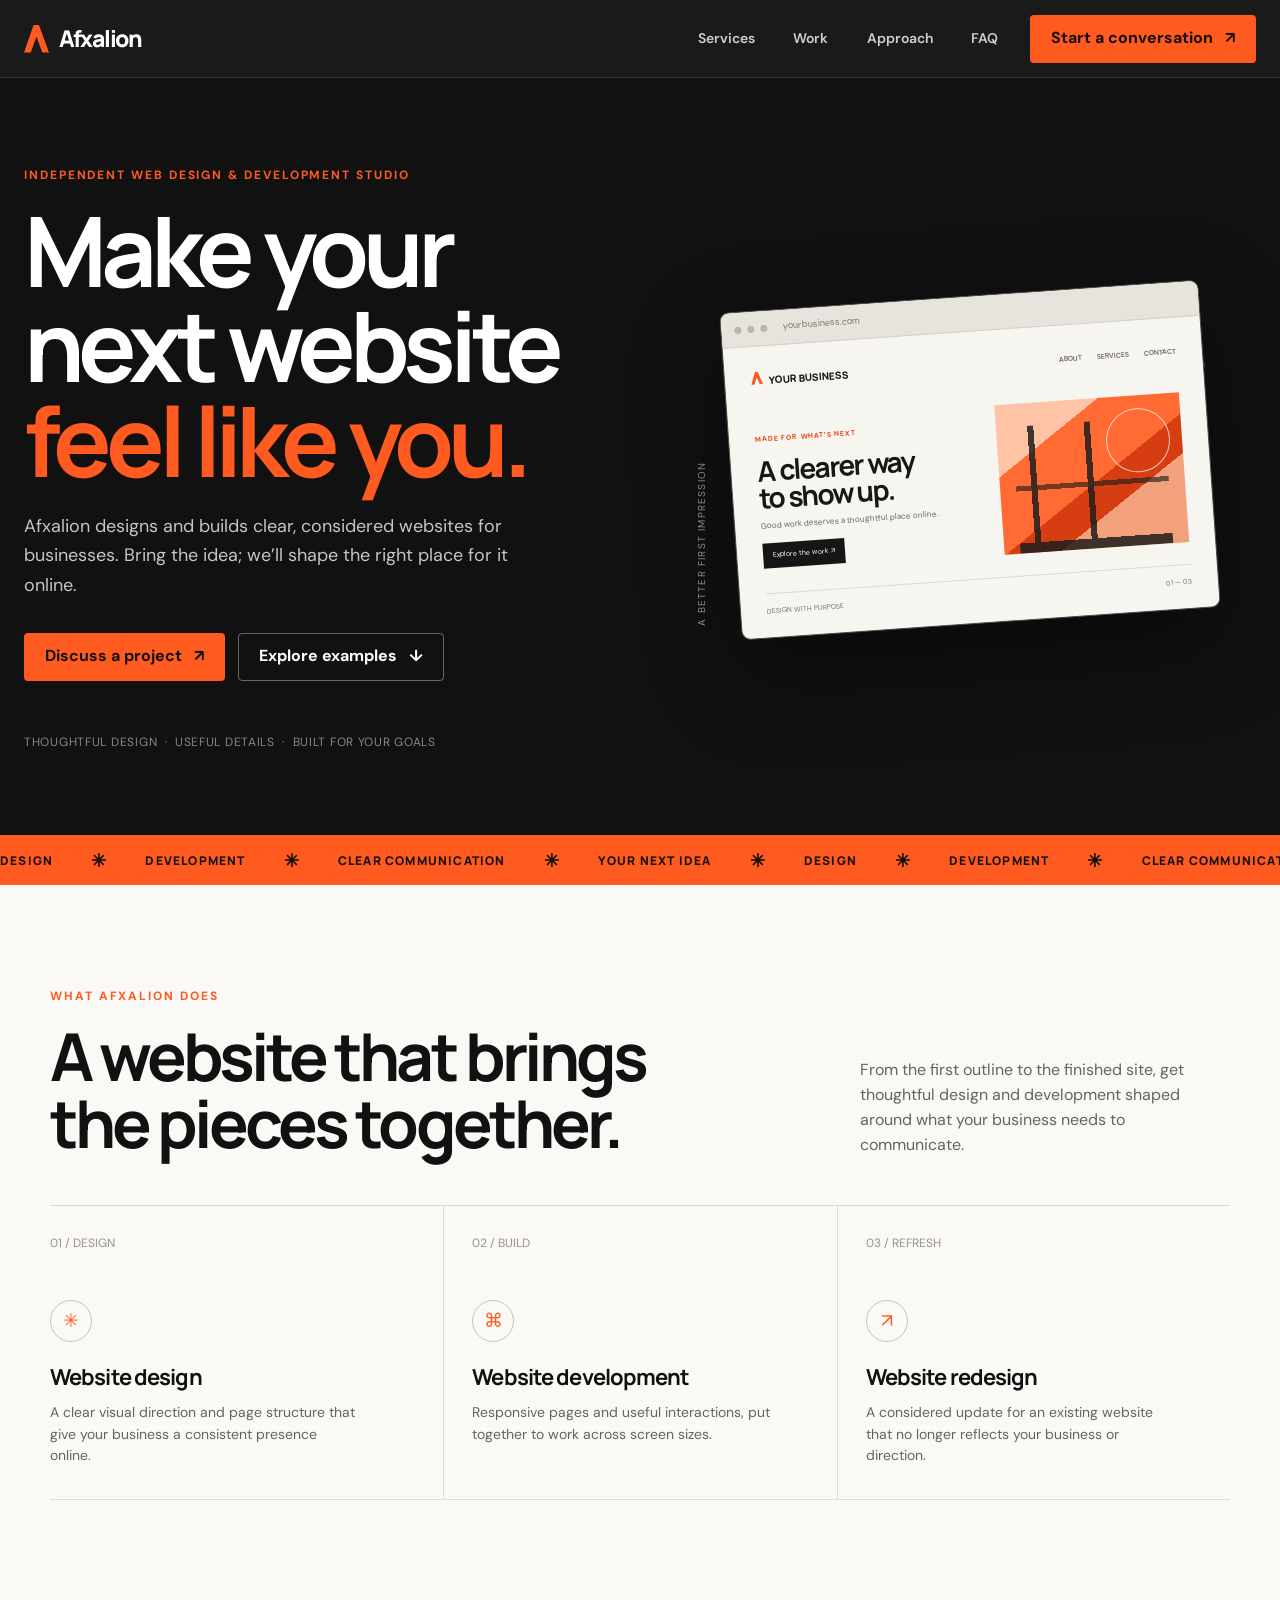
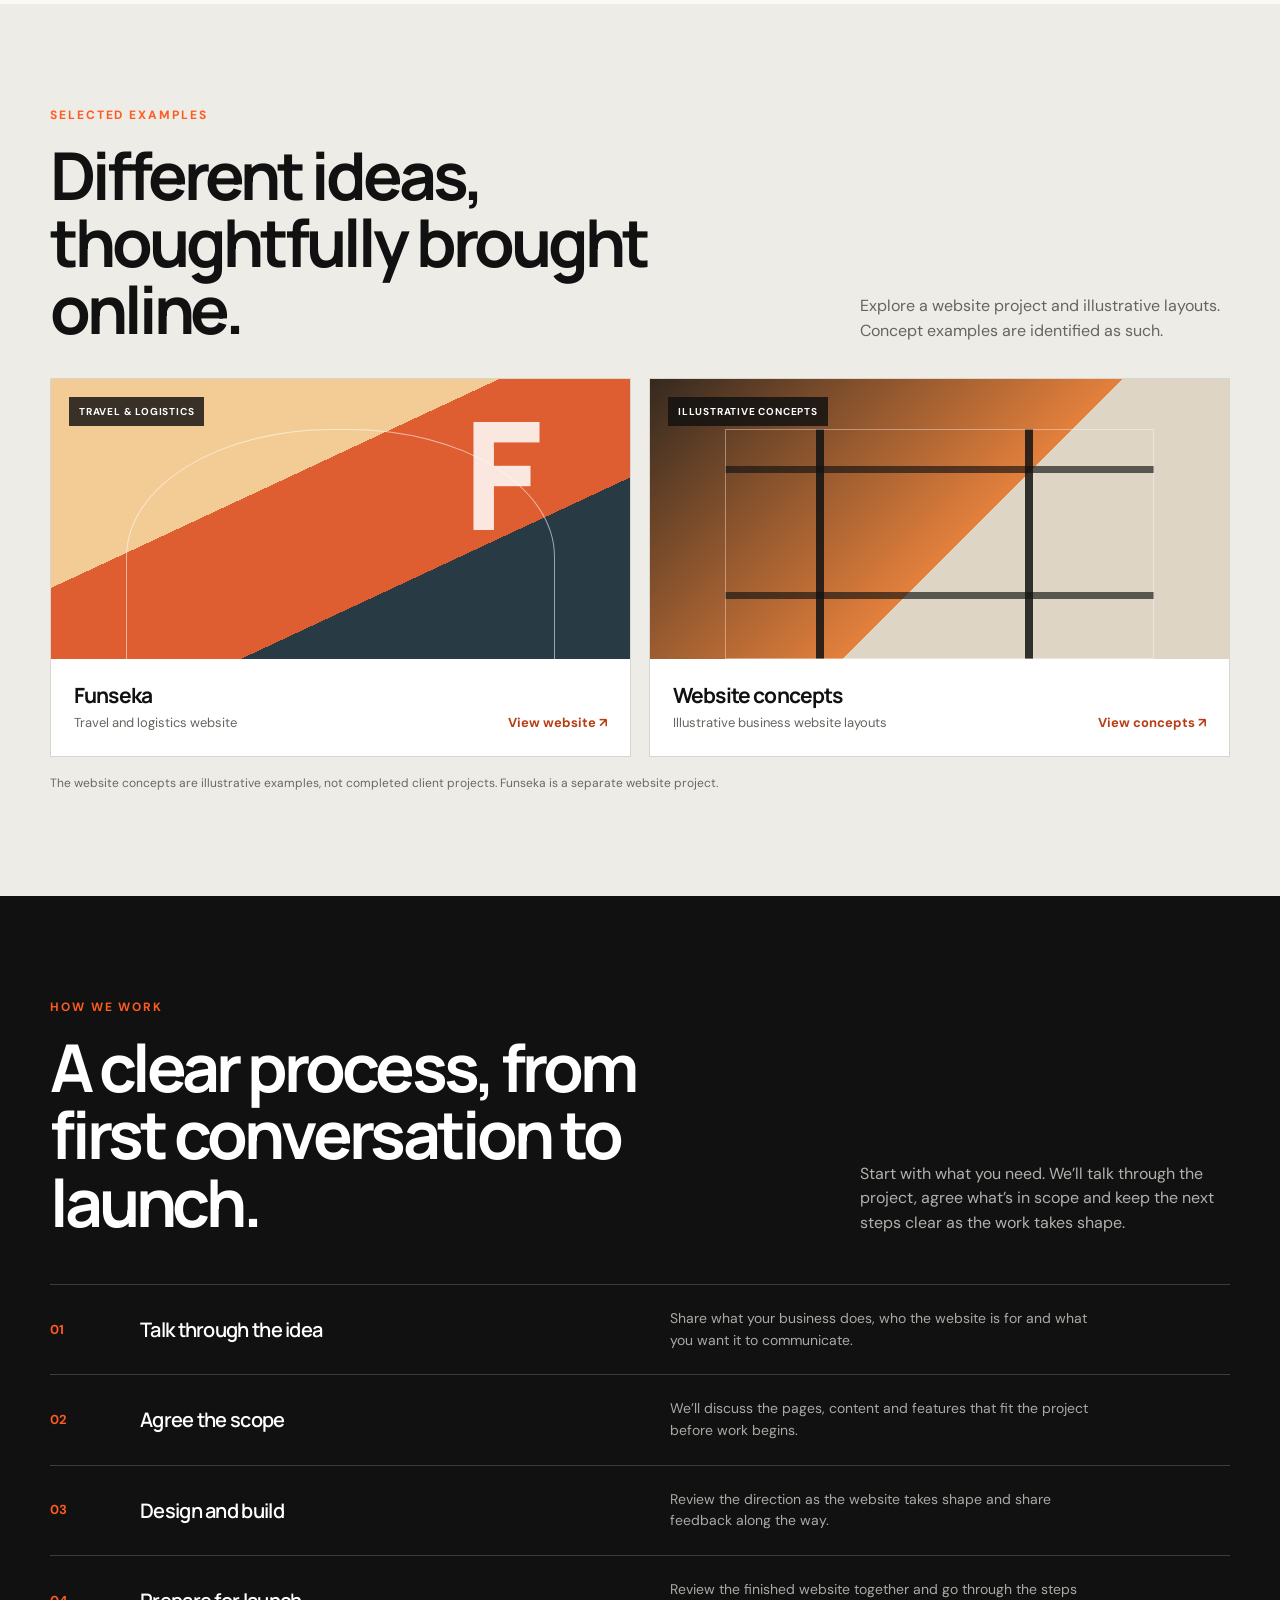
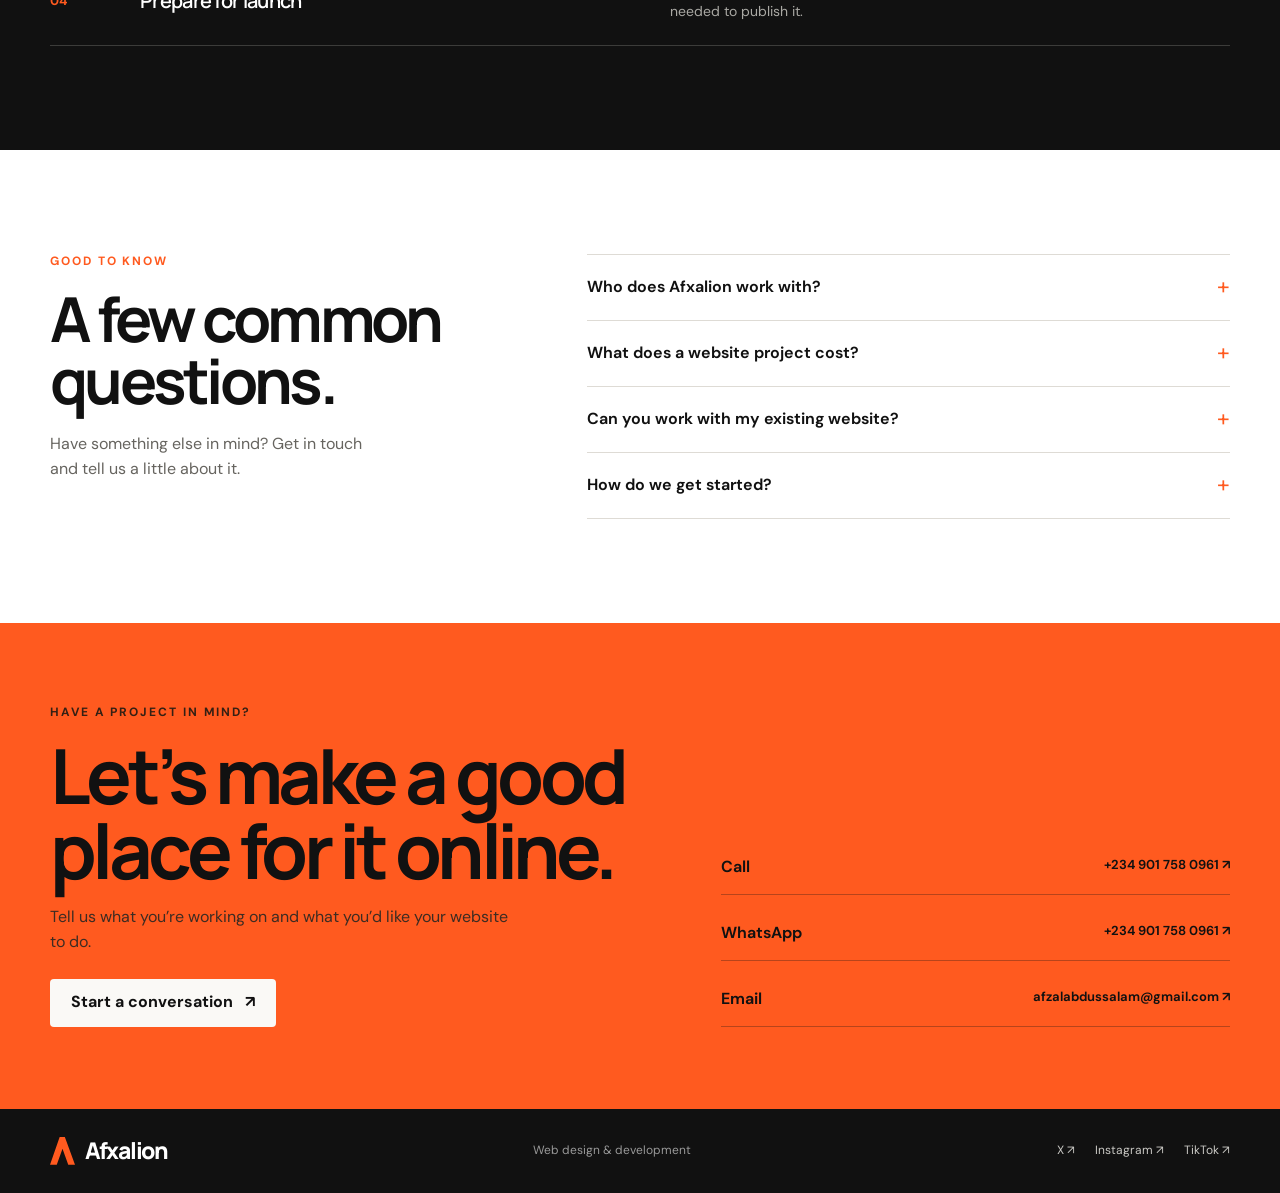
==== commit 2ec772b7: "Redesign Afxalion as a web studio" ====
--- a/index.html
+++ b/index.html
@@ -3,542 +3,331 @@
 <head>
   <meta charset="utf-8">
   <meta name="viewport" content="width=device-width, initial-scale=1">
-  <meta name="theme-color" content="#f5eee7">
-  <meta name="description" content="Websites for builders, contractors, and construction teams. Show your services and projects, and make it easy to ask for a quote.">
-  <title>Afxalion | Websites for construction companies</title>
+  <meta name="theme-color" content="#111111">
+  <meta name="description" content="Afxalion designs and builds thoughtful websites for businesses. Explore website design and development, selected projects and ways to get in touch.">
+  <title>Afxalion | Web design &amp; development</title>
+  <link rel="preconnect" href="https://fonts.googleapis.com">
+  <link rel="preconnect" href="https://fonts.gstatic.com" crossorigin>
+  <link href="https://fonts.googleapis.com/css2?family=DM+Sans:wght@400;500;600;700&family=Manrope:wght@400;500;600;700;800&display=swap" rel="stylesheet">
   <style>
-    :root{--ink:#151d2d;--orange:#e94b00;--cream:#fff8ef;--line:rgba(46,42,39,.34);--sans:Arial,Helvetica,sans-serif;--shell:rgba(255,248,239,.20)}
+    :root{--ink:#111;--paper:#faf9f6;--white:#fff;--orange:#ff5a1f;--muted:#66645f;--line:#dedbd5;--display:Manrope,Arial,sans-serif;--body:"DM Sans",Arial,sans-serif}
     *{box-sizing:border-box}
-    html{scroll-behavior:smooth}
-    body{margin:0;min-height:100vh;color:var(--ink);font-family:var(--sans);background-color:#e9e9ee;background-image:url("assets/canvas-background.webp");background-position:center center;background-repeat:no-repeat;background-attachment:fixed;background-size:cover}
+    html{scroll-behavior:smooth;scroll-padding-top:82px}
+    body{margin:0;background:var(--paper);color:var(--ink);font:16px/1.55 var(--body);-webkit-font-smoothing:antialiased}
     a{color:inherit}
-    a:focus-visible,button:focus-visible{outline:3px solid #143d74;outline-offset:4px}
-    .site-shell{position:relative;width:100%;min-height:100svh;margin:0;border:0;border-radius:0;overflow:visible;background:transparent;box-shadow:none;display:block;isolation:isolate}
-    .header{height:92px;position:sticky;top:0;z-index:20;display:flex;align-items:center;gap:28px;padding:0 clamp(24px,4.4vw,68px);background:rgba(255,248,239,.92);backdrop-filter:blur(10px);border-bottom:1px solid rgba(61,56,51,.12);transition:background-color .2s ease,color .2s ease}
-    .header.is-dark{color:#fff;background:rgba(10,13,17,.92);border-bottom-color:rgba(255,255,255,.12)}
-    .brand{display:flex;align-items:center;gap:9px;text-decoration:none;font-size:30px;font-weight:750;letter-spacing:-1.6px;white-space:nowrap}
-    .brand-mark{width:34px;height:36px;display:block;flex:none;background:var(--orange);clip-path:polygon(42% 0,59% 0,100% 100%,74% 100%,52% 43%,29% 100%,0 100%)}
-    .desktop-nav{margin-left:auto;display:flex;align-items:center;gap:clamp(12px,1.4vw,22px);font-size:15px;font-weight:600;white-space:nowrap}
-    .desktop-nav a{text-decoration:none}
-    .desktop-nav a:hover,.work-link:hover{color:#b83900}
-    .quote-link{min-height:50px;padding:0 24px;border-radius:999px;background:var(--orange);color:#fff;display:inline-flex;align-items:center;justify-content:center;gap:10px;text-decoration:none;font-weight:700;white-space:nowrap;transition:background-color .15s ease}
-    .quote-link:hover{background:#c83f00}
-    .arrow{font-size:21px;font-weight:400;line-height:1}
-    .header .quote-link{margin-left:20px}
-    .menu-toggle{display:none}
-    .mobile-nav{display:none}
-    .hero{position:relative;min-height:calc(100svh - 92px);display:flex;align-items:center;padding:30px clamp(24px,4.4vw,68px) 42px;overflow:hidden}
-    .hero-visual{position:absolute;inset:0;background-image:linear-gradient(90deg,rgba(255,248,239,.96) 0%,rgba(255,248,239,.84) 40%,rgba(255,248,239,.20) 66%,rgba(255,248,239,0) 100%),url("assets/construction-site.webp");background-position:center;background-size:cover;z-index:0;animation:hero-image-enter 900ms ease-out both}
-    .hero-copy{position:relative;z-index:2;width:min(54%,660px);padding-bottom:12px;animation:hero-copy-enter 680ms cubic-bezier(.2,.7,.2,1) 80ms both}
-    @keyframes hero-copy-enter{from{opacity:0;transform:translateY(14px)}to{opacity:1;transform:translateY(0)}}
-    @keyframes hero-image-enter{from{opacity:.45}to{opacity:1}}
-    .eyebrow{margin:0 0 22px;color:#d84300;font-size:15px;line-height:1.4;font-weight:750;text-transform:uppercase}
-    h1{max-width:660px;margin:0 0 23px;font-size:clamp(58px,5.3vw,78px);line-height:.99;letter-spacing:-.065em;font-weight:760}
-    .intro{max-width:535px;margin:0 0 25px;font-size:20px;line-height:1.43;font-weight:500}
-    .actions{display:flex;align-items:center;gap:28px}
-    .actions .quote-link{min-height:55px;padding:0 29px}
-    .work-link{font-size:18px;font-weight:700;text-decoration:none;border-bottom:1px solid currentColor;padding:0 0 7px;white-space:nowrap}
-    .work-link .arrow{margin-left:7px}
-    .shortcuts{height:64px;margin:-64px clamp(24px,4.4vw,68px) 24px;position:relative;z-index:4;display:grid;grid-template-columns:repeat(3,minmax(0,1fr));align-items:center;border:1px solid rgba(84,77,70,.46);border-radius:15px;background:linear-gradient(105deg,rgba(248,236,222,.98),rgba(255,248,239,.98));box-shadow:0 4px 9px rgba(32,28,24,.17)}
-    .shortcut{min-height:42px;display:flex;align-items:center;justify-content:center;gap:12px;color:var(--ink);text-decoration:none;font-size:16px;font-weight:700}
-    .shortcut+.shortcut{border-left:1px solid rgba(47,52,59,.42)}
-    .shortcut:hover{color:#b83900}
-    .shortcut-icon{width:42px;height:42px;flex:none;position:relative;display:grid;place-items:center;color:var(--orange);background:radial-gradient(circle,rgba(233,75,0,.12) 0 69%,transparent 71%)}
-    .shortcut-icon.reference-icon{background:none}
-    .reference-icon img{width:40px;height:40px;display:block;object-fit:contain}
-    .building-icon{width:31px;height:34px;position:relative;display:block;border:0;padding:0}
-    .building-icon i{position:absolute;bottom:2px;display:block;border:2px solid var(--orange);background:repeating-linear-gradient(0deg,transparent 0 4px,var(--orange) 4px 5px,transparent 5px 8px)}
-    .building-icon i:nth-child(1){left:0;width:9px;height:16px}
-    .building-icon i:nth-child(2){left:10px;width:11px;height:28px}
-    .building-icon i:nth-child(3){right:0;width:9px;height:20px}
-    .building-icon i:nth-child(n+4){display:none}
-    .envelope-icon{width:29px;height:21px;position:relative;border:2px solid var(--orange);border-radius:1px}
-    .envelope-icon i{position:absolute;top:2px;width:15px;border-top:2px solid var(--orange)}
-    .envelope-icon i:first-child{left:2px;transform:rotate(32deg);transform-origin:left top}
-    .envelope-icon i:last-child{right:2px;transform:rotate(-32deg);transform-origin:right top}
-    .services-section{position:relative;isolation:isolate;min-height:560px;padding:54px clamp(24px,4.4vw,68px) 0;overflow:hidden;color:#fff;background:#101419;scroll-margin-top:92px}
-    .services-visual{position:absolute;z-index:-2;inset:0}
-    .services-visual img{width:100%;height:100%;display:block;object-fit:cover;object-position:center 48%}
-    .services-visual:after{content:"";position:absolute;inset:0;background:linear-gradient(90deg,rgba(7,10,14,.72),rgba(7,10,14,.22) 59%,rgba(7,10,14,.25)),linear-gradient(0deg,rgba(5,7,10,.94) 0%,rgba(5,7,10,.36) 56%,rgba(5,7,10,.12))}
-    .services-copy{position:relative;z-index:2;width:min(430px,42%)}
-    .services-copy .eyebrow{margin:0 0 14px;color:#ff6a18;font-size:13px}
-    .services-copy h2{margin:0 0 16px;font:700 clamp(38px,4vw,60px)/.98 Georgia,"Times New Roman",serif;letter-spacing:-.045em}
-    .services-copy p:not(.eyebrow){margin:0 0 21px;max-width:400px;font-size:16px;line-height:1.45;color:rgba(255,255,255,.9)}
-    .services-cta{min-height:48px;padding:0 21px;border-radius:999px;display:inline-flex;align-items:center;gap:12px;color:#fff;background:var(--orange);text-decoration:none;font-size:15px;font-weight:700}
-    .service-list{position:absolute;z-index:3;right:0;bottom:0;width:60%;min-height:132px;margin:0;padding:12px 16px;list-style:none;display:grid;grid-template-columns:repeat(5,minmax(0,1fr));align-items:stretch;background:rgba(8,11,14,.86);border-top:1px solid rgba(255,255,255,.12);backdrop-filter:blur(8px);scroll-margin-top:120px}
-    .service-list li{display:flex;flex-direction:column;align-items:center;justify-content:center;gap:8px;text-align:center;padding:8px 10px}
-    .service-list li+li{border-left:1px solid rgba(255,137,48,.65)}
-    .service-icon{position:relative;display:block;width:29px;height:29px;color:#ff7a18}
-    .service-icon.building{border:2px solid currentColor;width:21px;height:26px;background:repeating-linear-gradient(90deg,transparent 0 4px,currentColor 4px 6px,transparent 6px 8px),repeating-linear-gradient(0deg,transparent 0 5px,currentColor 5px 7px,transparent 7px 10px)}
-    .service-icon.gallery{border:2px solid currentColor;border-radius:2px}
-    .service-icon.gallery:before{content:"";position:absolute;width:5px;height:5px;right:4px;top:4px;border:1.5px solid currentColor;border-radius:50%}
-    .service-icon.gallery:after{content:"";position:absolute;left:3px;right:3px;bottom:4px;height:11px;background:linear-gradient(140deg,transparent 0 30%,currentColor 32% 39%,transparent 41%),linear-gradient(40deg,transparent 0 39%,currentColor 41% 49%,transparent 51%)}
-    .service-icon.form{border:2px solid currentColor;border-radius:2px;width:22px;height:27px}
-    .service-icon.form:before{content:"☰";position:absolute;left:3px;top:2px;font:13px/1 Arial;color:currentColor}
-    .service-icon.pin{width:19px;height:19px;border:2px solid currentColor;border-radius:50% 50% 50% 0;transform:rotate(-45deg);margin:3px 4px 7px}
-    .service-icon.pin:after{content:"";position:absolute;left:5px;top:5px;width:5px;height:5px;border:1.5px solid currentColor;border-radius:50%}
-    .service-icon.shield{width:23px;height:28px;background:currentColor;clip-path:polygon(50% 0,94% 16%,88% 66%,50% 100%,12% 66%,6% 16%)}
-    .service-icon.shield:after{content:"";position:absolute;inset:3px;background:#111820;clip-path:polygon(50% 0,94% 16%,88% 66%,50% 100%,12% 66%,6% 16%)}
-    .service-list strong{font-size:13px;line-height:1.22;font-weight:650}
-    .service-list small{display:none}
-    .work-section{position:relative;padding:clamp(34px,5vw,66px) clamp(24px,4.4vw,68px) 28px;background:rgba(255,248,239,.91);color:var(--ink);scroll-margin-top:92px}
-    .work-layout{display:grid;grid-template-columns:minmax(220px,.78fr) minmax(0,2.22fr);gap:clamp(22px,3vw,42px);align-items:center;max-width:1440px;margin:0 auto}
-    .work-copy .eyebrow,.process-copy .eyebrow{margin:0 0 10px;font-size:13px;color:#db4700}
-    .work-copy h2{max-width:350px;margin:0 0 13px;font-size:clamp(32px,3.25vw,47px);line-height:.99;letter-spacing:-.055em;font-weight:760}
-    .work-copy p:not(.eyebrow){max-width:350px;margin:0 0 18px;font-size:15px;line-height:1.48}
-    .work-cta,.process-cta{min-height:44px;padding:0 19px;border:0;border-radius:999px;display:inline-flex;align-items:center;justify-content:center;gap:10px;background:var(--orange);color:#fff;text-decoration:none;font-size:14px;font-weight:700;white-space:nowrap}
-    .project-grid{display:grid;grid-template-columns:repeat(3,minmax(0,1fr));gap:12px;min-width:0}
-    .project-card{min-width:0;overflow:hidden;border:1px solid rgba(64,57,51,.15);border-radius:8px;background:rgba(255,252,248,.88);box-shadow:0 3px 10px rgba(39,32,27,.055)}
-    .project-card img{width:100%;aspect-ratio:1.72;display:block;object-fit:cover}
-    .project-card-copy{padding:11px 12px 12px}
-    .project-card h3{margin:0 0 5px;font-size:15px;line-height:1.15;letter-spacing:-.02em}
-    .project-card h3 a{color:inherit;text-decoration:none}
-    .project-card h3 a:hover,.project-card h3 a:focus-visible{text-decoration:underline;text-decoration-color:var(--orange);text-underline-offset:3px}
-    .project-card p{min-height:36px;margin:0 0 9px;font-size:12px;line-height:1.42;color:#3a3e45}
-    .project-link{color:#d84300;font-size:11px;font-weight:700;text-decoration:none}
-    .project-link:hover,.project-link:focus-visible{text-decoration:underline}
-    .site-review{max-width:1440px;min-height:126px;margin:22px auto 0;display:grid;grid-template-columns:minmax(260px,.92fr) minmax(0,1.08fr);align-items:center;overflow:hidden;border:1px solid rgba(171,131,95,.19);border-radius:10px;background:rgba(255,248,239,.78)}
-    .site-review img{width:100%;height:126px;display:block;object-fit:cover;object-position:center 55%}
-    .site-review-copy{padding:18px clamp(18px,3vw,38px);display:flex;align-items:center;justify-content:space-between;gap:20px}
-    .site-review-copy p{margin:0 0 5px;color:#6c625b;font-size:10px;font-weight:700;letter-spacing:.04em;text-transform:uppercase}
-    .site-review-copy h3{max-width:430px;margin:0;font-size:clamp(17px,1.7vw,23px);line-height:1.16;letter-spacing:-.035em}
-    .process-section{position:relative;padding:clamp(34px,4.5vw,58px) clamp(24px,4.4vw,68px) 52px;color:var(--ink);background:rgba(255,248,239,.72);scroll-margin-top:92px}
-    .process-inner{max-width:1440px;margin:0 auto}
-    .process-hero{position:relative;min-height:350px;padding:34px clamp(22px,3.3vw,48px);display:flex;align-items:flex-start;overflow:hidden;border-radius:10px 10px 0 0;background:#dbcbb8 url("assets/construction-site.webp") center 45%/cover no-repeat}
-    .process-hero:before{content:"";position:absolute;inset:0;background:linear-gradient(90deg,rgba(255,248,239,.97) 0%,rgba(255,248,239,.89) 33%,rgba(255,248,239,.28) 59%,rgba(255,248,239,.02) 100%),linear-gradient(0deg,rgba(28,27,24,.14),transparent 45%)}
-    .process-copy{position:relative;z-index:1;width:min(380px,48%)}
-    .process-copy h2{margin:0 0 12px;font-size:clamp(34px,3.7vw,50px);line-height:.98;letter-spacing:-.06em}
-    .process-copy p:not(.eyebrow){max-width:320px;margin:0 0 17px;font-size:15px;line-height:1.45}
-    .process-steps{position:relative;z-index:2;margin:-1px 0 0;padding:25px 12px 12px;display:grid;grid-template-columns:repeat(4,minmax(0,1fr));gap:10px;background:rgba(255,248,239,.94);border:1px solid rgba(171,131,95,.18);border-radius:0 0 10px 10px}
-    .process-steps:before{content:"";position:absolute;top:0;left:12.5%;right:12.5%;border-top:1px solid rgba(225,79,16,.55)}
-    .process-card{position:relative;min-width:0;overflow:visible;border:1px solid rgba(64,57,51,.14);border-radius:7px;background:#fffaf5;box-shadow:0 2px 8px rgba(39,32,27,.045)}
-    .step-number{position:absolute;top:-25px;left:calc(50% - 12px);z-index:2;width:24px;height:24px;display:grid;place-items:center;border:2px solid rgba(255,248,239,.95);border-radius:50%;background:var(--orange);color:#fff;font-size:12px;font-weight:750}
-    .process-card img{width:100%;height:96px;display:block;object-fit:cover;border-radius:6px 6px 0 0}
-    .process-card-copy{min-height:58px;padding:9px 10px 10px;text-align:center}
-    .process-card h3{margin:0;font-size:13px;line-height:1.2;letter-spacing:-.02em}
-    .scope-section,.guide-section,.faq-section{position:relative;padding:clamp(42px,5vw,68px) clamp(24px,4.4vw,68px);color:var(--ink);scroll-margin-top:92px}
-    .scope-section{background:rgba(255,248,239,.94);overflow:hidden}
-    .scope-hardhat{position:absolute;right:4%;bottom:20px;width:112px;height:75px;z-index:0;background:linear-gradient(145deg,#ffd648 0%,#f4a900 62%,#cf7100 100%);clip-path:polygon(11% 75%,14% 50%,23% 28%,39% 11%,50% 5%,62% 11%,78% 28%,87% 51%,91% 75%,100% 82%,98% 94%,2% 94%,0 82%);filter:drop-shadow(0 8px 5px rgba(40,29,11,.24))}
-    .scope-hardhat:before{content:"";position:absolute;left:47%;top:10%;height:64%;border-left:5px solid rgba(255,220,77,.95)}
-    .scope-hardhat:after{content:"";position:absolute;left:14%;right:11%;top:76%;height:9%;border-radius:50%;background:#ca7400}
-    .scope-layout{max-width:1330px;margin:0 auto;display:grid;grid-template-columns:minmax(0,1fr) minmax(400px,.9fr);gap:clamp(32px,6vw,90px);align-items:center}
-    .scope-layout,.guide-layout,.faq-grid,.faq-heading{position:relative;z-index:1}
-    .sr-only{position:absolute;width:1px;height:1px;padding:0;margin:-1px;overflow:hidden;clip:rect(0,0,0,0);white-space:nowrap;border:0}
-    .scope-copy{max-width:550px}
-    .scope-copy .eyebrow,.guide-copy .eyebrow,.faq-heading .eyebrow{margin:0 0 12px;color:#d84300;font-size:13px}
-    .scope-copy h2,.guide-copy h2,.faq-heading h2{margin:0 0 15px;font-size:clamp(34px,4vw,54px);line-height:.99;letter-spacing:-.06em}
-    .scope-copy p:not(.eyebrow),.guide-copy p:not(.eyebrow){max-width:500px;margin:0;font-size:16px;line-height:1.5}
-    .scope-form{padding:21px 22px 18px;border:1px solid rgba(58,53,47,.2);border-radius:10px;background:rgba(255,252,248,.88);box-shadow:0 4px 16px rgba(44,37,30,.06)}
-    .scope-form fieldset{margin:0;padding:0;border:0}
-    .scope-form legend{margin:0 0 12px;font-size:16px;font-weight:750}
-    .scope-options{display:grid;grid-template-columns:repeat(2,minmax(0,1fr));gap:8px}
-    .scope-option{min-height:42px;padding:9px 11px;display:flex;align-items:center;gap:9px;border:1px solid rgba(63,58,52,.14);border-radius:6px;background:#fffaf5;font-size:13px;line-height:1.25;cursor:pointer}
-    .scope-option input{width:16px;height:16px;flex:none;margin:0;accent-color:var(--orange)}
-    .scope-form .work-cta{margin-top:14px;cursor:pointer}
-    .scope-note{margin:10px 0 0;color:#625b54;font-size:11px;line-height:1.4}
-    .guide-section{background:rgba(243,239,235,.92)}
-    .guide-layout{max-width:1330px;margin:0 auto;display:grid;grid-template-columns:minmax(0,1fr) minmax(310px,.8fr);gap:clamp(32px,7vw,100px);align-items:center}
-    .guide-copy{max-width:590px}
-    .guide-copy h2{max-width:530px}
-    .guide-form{margin-top:21px;display:flex;gap:9px;max-width:500px}
-    .guide-form input{width:100%;min-width:0;min-height:46px;padding:0 14px;border:1px solid rgba(52,54,58,.26);border-radius:7px;background:rgba(255,255,255,.86);font:inherit;font-size:14px;color:var(--ink)}
-    .guide-form button{min-height:46px;padding:0 17px;border:0;border-radius:7px;background:var(--orange);color:#fff;font:700 13px var(--sans);white-space:nowrap;cursor:pointer}
-    .guide-visual{min-height:300px;display:grid;place-items:center;perspective:800px}
-    .guide-cover{position:relative;width:min(280px,75vw);min-height:330px;padding:21px 19px 18px;overflow:hidden;transform:rotate(5deg);border:1px solid rgba(25,32,42,.25);border-radius:8px;background:#fffdf9;box-shadow:0 12px 24px rgba(24,29,38,.19)}
-    .guide-cover:before{content:"";position:absolute;inset:0 0 auto;height:122px;background:linear-gradient(180deg,rgba(21,29,45,.05),rgba(21,29,45,.32)),url("assets/construction-site.webp") center 42%/cover}
-    .guide-cover-brand{position:relative;z-index:1;margin:0 0 136px;color:#fff;font-size:11px;font-weight:800;text-shadow:0 1px 4px rgba(0,0,0,.5)}
-    .guide-cover h3{margin:0 0 7px;font-size:19px;line-height:1.03;letter-spacing:-.04em}
-    .guide-cover p{margin:0 0 13px;color:#605d58;font-size:10px;line-height:1.4}
-    .guide-cover ol{margin:0;padding:0;list-style:none;display:grid;gap:7px}
-    .guide-cover li{display:flex;align-items:center;gap:7px;color:#3c4148;font-size:9px;line-height:1.2}
-    .guide-cover li:before{content:"✓";width:13px;height:13px;flex:none;display:grid;place-items:center;border-radius:50%;background:rgba(233,75,0,.1);color:var(--orange);font-size:9px;font-weight:800}
-    .guide-benefits{max-width:1330px;margin:34px auto 0;padding-top:20px;display:grid;grid-template-columns:repeat(3,1fr);border-top:1px solid rgba(44,48,54,.18)}
-    .guide-benefit{min-height:52px;display:flex;align-items:center;justify-content:center;gap:11px;text-align:left;font-size:13px;font-weight:700}
-    .guide-benefit+.guide-benefit{border-left:1px solid rgba(44,48,54,.2)}
-    .guide-benefit span{width:28px;height:28px;display:grid;place-items:center;border:1.5px solid var(--orange);border-radius:50%;color:var(--orange);font-size:13px}
-    .faq-section{background:rgba(255,248,239,.94)}
-    .faq-heading{max-width:1330px;margin:0 auto 22px}
-    .faq-heading h2{max-width:520px;margin-bottom:8px}
-    .faq-heading p:not(.eyebrow){margin:0;font-size:14px;line-height:1.45;color:#484b51}
-    .faq-grid{max-width:1330px;margin:0 auto;display:grid;grid-template-columns:repeat(3,minmax(0,1fr));gap:11px}
-    .faq-item{align-self:start;min-width:0;border:1px solid rgba(62,56,51,.17);border-radius:8px;background:rgba(255,253,250,.88);box-shadow:0 3px 10px rgba(35,29,25,.04)}
-    .faq-item summary{min-height:91px;padding:13px 14px;display:flex;align-items:center;gap:11px;list-style:none;cursor:pointer;font-size:14px;font-weight:750;line-height:1.3}
-    .faq-item summary::-webkit-details-marker{display:none}
-    .faq-icon{width:30px;height:30px;flex:none;display:grid;place-items:center;border:1.5px solid var(--orange);border-radius:7px;color:var(--orange);font-size:17px;font-weight:700}
-    .faq-item summary:after{content:"+";margin-left:auto;color:var(--orange);font-size:19px;font-weight:400;transition:transform .2s ease}
-    .faq-item[open] summary:after{content:"−";transform:scale(1.15)}
-    .faq-answer{margin:0;padding:0 15px 15px 55px;color:#4a4c52;font-size:13px;line-height:1.5;animation:faq-answer-in .24s ease-out both}
-    @keyframes faq-answer-in{from{opacity:0;transform:translateY(-5px)}to{opacity:1;transform:translateY(0)}}
-    @supports selector(details::details-content){.faq-item{interpolate-size:allow-keywords}.faq-item::details-content{block-size:0;overflow:clip;transition:block-size .24s ease,content-visibility .24s allow-discrete}.faq-item[open]::details-content{block-size:auto}.faq-answer{animation:none}}
-    .contact-section{position:relative;isolation:isolate;overflow:hidden;padding:clamp(42px,5vw,68px) clamp(24px,4.4vw,68px) 0;color:var(--ink);background:rgba(255,248,239,.94);scroll-margin-top:92px}
-    .contact-section:before{content:"";position:absolute;z-index:-1;inset:0;background:linear-gradient(90deg,rgba(255,248,239,.99) 0%,rgba(255,248,239,.98) 42%,rgba(255,248,239,.86) 63%,rgba(255,248,239,.22) 100%),url("assets/construction-site.webp") right center/auto 100% no-repeat;opacity:.92}
-    .contact-layout{position:relative;max-width:1330px;min-height:300px;margin:0 auto;display:grid;grid-template-columns:minmax(0,1.05fr) minmax(300px,.95fr);align-items:center;gap:clamp(30px,6vw,90px)}
-    .contact-copy{max-width:600px}
-    .contact-copy h2{margin:0 0 14px;font-size:clamp(38px,4.2vw,58px);line-height:.98;letter-spacing:-.06em}
-    .contact-copy p{max-width:510px;margin:0 0 22px;font-size:17px;line-height:1.48}
-    .contact-quote{min-height:48px;padding:0 22px;border-radius:999px;display:inline-flex;align-items:center;gap:11px;background:var(--orange);color:#fff;text-decoration:none;font-size:15px;font-weight:750}
-    .contact-list{padding:6px 0 6px 28px;border-left:1px solid rgba(44,48,54,.32);display:grid;gap:0}
-    .contact-method{min-height:68px;display:grid;grid-template-columns:32px minmax(0,1fr);align-items:center;gap:12px;text-decoration:none;border-bottom:1px solid rgba(44,48,54,.13)}
-    .contact-method:last-child{border-bottom:0}
-    .contact-symbol{width:30px;height:30px;display:grid;place-items:center;color:var(--orange);font-size:24px;line-height:1}
-    .contact-symbol.whatsapp{color:#16804a}
-    .contact-symbol.whatsapp svg{width:27px;height:27px;display:block}
-    .contact-symbol.email{position:relative;width:22px;height:17px;margin:0 4px;border:2px solid var(--orange);border-radius:2px}
-    .contact-symbol.email:after{content:"";position:absolute;left:2px;top:-2px;width:12px;height:12px;border-right:2px solid var(--orange);border-bottom:2px solid var(--orange);transform:rotate(45deg)}
-    .contact-method strong,.contact-method span{display:block}
-    .contact-method strong{margin-bottom:3px;font-size:14px}
-    .contact-method span{font-size:13px;line-height:1.35;overflow-wrap:anywhere}
-    .social-row{position:relative;max-width:1330px;min-height:60px;margin:0 auto;display:flex;align-items:center;justify-content:center;gap:0;border-top:1px solid rgba(44,48,54,.16)}
-    .social-row a{min-height:32px;padding:0 20px;display:flex;align-items:center;gap:8px;text-decoration:none;font-size:13px;font-weight:650}
-    .social-row a+a{border-left:1px solid rgba(225,79,16,.45)}
-    .social-mark{width:17px;height:17px;flex:none;display:grid;place-items:center;color:var(--ink)}
-    .social-mark svg{width:100%;height:100%;display:block}
-    .contact-footer{min-height:54px;padding:0 clamp(24px,4.4vw,68px);display:flex;align-items:center;justify-content:space-between;gap:20px;color:#56575c;background:rgba(255,248,239,.97);font-size:11px}
-    .contact-footer a{text-decoration:none}
-    #page-loader{display:none;position:fixed;inset:0;z-index:1000;place-items:center;background:rgba(255,248,239,.96);opacity:1;visibility:visible;transition:opacity .24s ease,visibility .24s ease}
-    html.page-loading #page-loader{display:grid}
-    #page-loader.is-hidden{opacity:0;visibility:hidden;pointer-events:none}
-    .loader-content{display:grid;justify-items:center;gap:13px;color:var(--ink)}
-    .loader-brand{display:flex;align-items:center;gap:9px;font-size:24px;font-weight:750;letter-spacing:-1px}
-    .loader-brand .brand-mark{width:30px;height:32px;animation:loader-mark-pulse 900ms ease-in-out infinite alternate}
-    .loader-caption{font-size:11px;font-weight:700;letter-spacing:.11em;text-transform:uppercase}
-    .loader-track{width:92px;height:3px;overflow:hidden;border-radius:99px;background:rgba(21,29,45,.12)}
-    .loader-track:after{content:"";display:block;width:36px;height:100%;border-radius:inherit;background:var(--orange);animation:loader-progress 850ms ease-in-out infinite}
-    @keyframes loader-mark-pulse{to{transform:translateY(-3px);opacity:.72}}
-    @keyframes loader-progress{from{transform:translateX(-38px)}to{transform:translateX(94px)}}
-    @media(max-width:1120px) and (min-width:821px){.header{gap:16px;padding:0 28px}.brand{font-size:27px}.desktop-nav{gap:10px;font-size:13px}.header .quote-link{margin-left:6px;padding:0 17px}.hero{padding-left:34px}.hero-copy{width:56%}h1{font-size:clamp(52px,5.8vw,66px)}.intro{max-width:480px;font-size:18px}.services-section{min-height:500px}.services-copy{width:45%}.service-list{width:64%;min-height:122px}}
-    @media(max-width:820px){
-      body{background-attachment:fixed;background-position:center top;background-size:100% 100vh}
-      .site-shell{width:100%;min-height:100svh;margin:0;border:0;border-radius:0;box-shadow:none;background:transparent;overflow:visible}
-      .header{height:72px;padding:0 20px;position:sticky;top:0;background:rgba(255,248,239,.93);backdrop-filter:blur(8px);border-bottom:1px solid rgba(61,56,51,.13)}
-      .header.is-dark{color:#fff;background:rgba(10,13,17,.94)}
-      .brand{font-size:24px;letter-spacing:-1.2px;gap:7px}.brand-mark{width:29px;height:31px}
-      .desktop-nav{display:none}
-      .header .quote-link{display:none}
-      .menu-toggle{margin-left:auto;width:46px;height:46px;border:0;background:transparent;border-radius:10px;display:grid;place-items:center;color:var(--ink);cursor:pointer}
-      .hamburger{width:24px;height:18px;position:relative;border-top:2px solid currentColor;border-bottom:2px solid currentColor}
-      .hamburger:after{content:"";position:absolute;left:0;right:0;top:6px;border-top:2px solid currentColor}
-      .mobile-nav{position:absolute;z-index:10;top:71px;left:0;right:0;padding:10px 20px 20px;background:rgba(255,248,239,.98);border-bottom:1px solid rgba(61,56,51,.16);box-shadow:0 10px 20px rgba(30,36,48,.10)}
-      .header.is-dark .mobile-nav{color:#fff;background:rgba(10,13,17,.98);border-bottom-color:rgba(255,255,255,.15)}
-      .mobile-nav[data-open="true"]{display:grid;gap:2px}
-      .mobile-nav a{padding:13px 4px;text-decoration:none;font-weight:650;border-bottom:1px solid rgba(61,56,51,.12)}
-      .mobile-nav .mobile-quote{margin-top:12px;justify-self:start;border:0;padding:0 22px;min-height:48px;color:#fff;background:var(--orange);border-radius:999px}
-      .hero{min-height:calc(100svh - 72px);display:block;padding:30px 22px 265px;overflow:hidden}
-      .hero-visual{background-image:linear-gradient(180deg,rgba(255,248,239,.97) 0%,rgba(255,248,239,.91) 44%,rgba(255,248,239,.18) 82%,rgba(255,248,239,0) 100%),url("assets/construction-site.webp");background-position:center;background-size:cover}
-      .hero-copy{width:100%;max-width:520px;padding:0}
-      .eyebrow{max-width:410px;margin:0 0 15px;font-size:12px;line-height:1.45}
-      h1{max-width:440px;margin:0 0 18px;font-size:clamp(38px,8vw,54px);line-height:1.02;letter-spacing:-.06em}
-      .intro{max-width:470px;margin:0 0 19px;font-size:16px;line-height:1.46}
-      .actions{align-items:flex-start;flex-direction:column;gap:13px}
-      .actions .quote-link{min-height:50px;padding:0 22px;font-size:16px}
-      .work-link{font-size:16px;padding-bottom:6px}
-      .shortcuts{height:68px;margin:-68px 16px 20px;border-radius:13px}
-      .shortcuts .shortcut{height:54px;min-height:54px;flex-direction:column;gap:0;font-size:10px}
-      .shortcuts .shortcut-icon{height:34px;width:34px;transform:scale(.82);transform-origin:center}
-      .services-section{min-height:740px;padding:34px 20px 0;scroll-margin-top:72px}
-      .services-visual img{object-position:54% center}
-      .services-visual:after{background:linear-gradient(180deg,rgba(5,7,10,.44) 0%,rgba(5,7,10,.26) 35%,rgba(5,7,10,.62) 62%,rgba(5,7,10,.95) 100%)}
-      .services-copy{width:100%;max-width:430px}
-      .services-copy .eyebrow{font-size:12px;margin-bottom:12px}
-      .services-copy h2{font-size:clamp(36px,9vw,45px);line-height:1.01;margin-bottom:13px}
-      .services-copy p:not(.eyebrow){font-size:15px;line-height:1.45;margin-bottom:17px;max-width:360px}
-      .services-cta{min-height:46px;font-size:14px}
-      .service-list{width:100%;height:190px;min-height:0;right:0;bottom:0;padding:10px 14px 12px;grid-template-columns:repeat(6,minmax(0,1fr));grid-template-rows:repeat(2,1fr);background:rgba(7,10,13,.58);backdrop-filter:blur(5px)}
-      .service-list li{grid-column:span 2;gap:5px;padding:7px 3px}
-      .service-list li:nth-child(4){grid-column:2/span 2}
-      .service-list li:nth-child(5){grid-column:4/span 2}
-      .service-list li+li{border-left:0}
-      .service-list li:nth-child(2),.service-list li:nth-child(3),.service-list li:nth-child(5){border-left:1px solid rgba(255,137,48,.55)}
-      .service-icon{transform:scale(.9)}
-      .service-list strong{font-size:11px;line-height:1.15;max-width:76px}
-      .work-section{padding:34px 20px 23px;scroll-margin-top:72px}
-      .work-layout{grid-template-columns:1fr;gap:20px}
-      .work-copy h2{max-width:430px;font-size:clamp(34px,8.8vw,44px)}
-      .work-copy p:not(.eyebrow){max-width:440px}
-      .project-grid{grid-template-columns:1fr;gap:12px}
-      .project-card{display:grid;grid-template-columns:minmax(115px,.9fr) minmax(0,1.1fr);align-items:stretch}
-      .project-card img{height:100%;min-height:148px;aspect-ratio:auto;object-fit:cover}
-      .project-card-copy{padding:14px 13px;display:flex;flex-direction:column;align-items:flex-start;justify-content:center}
-      .project-card h3{font-size:15px}
-      .project-card p{min-height:0;margin-bottom:10px;font-size:12px}
-      .site-review{margin-top:16px;grid-template-columns:1fr;min-height:0}
-      .site-review img{height:132px}
-      .site-review-copy{padding:16px;display:grid;gap:13px}
-      .site-review-copy h3{font-size:19px}
-      .site-review-copy .work-cta{justify-self:start}
-      .process-section{padding:31px 20px 38px;scroll-margin-top:72px}
-      .process-hero{min-height:450px;padding:28px 20px;align-items:flex-start;border-radius:9px 9px 0 0;background-position:58% center}
-      .process-hero:before{background:linear-gradient(180deg,rgba(255,248,239,.97) 0%,rgba(255,248,239,.92) 37%,rgba(255,248,239,.37) 68%,rgba(20,20,20,.08) 100%)}
-      .process-copy{width:100%;max-width:390px}
-      .process-copy .eyebrow{font-size:12px}
-      .process-copy h2{font-size:clamp(36px,9vw,47px)}
-      .process-copy p:not(.eyebrow){max-width:360px;font-size:15px}
-      .process-steps{margin:0;padding:27px 10px 12px;grid-template-columns:1fr;gap:9px;border-radius:0 0 9px 9px}
-      .process-steps:before{top:0;left:21px;right:auto;height:100%;border-top:0;border-left:1px solid rgba(225,79,16,.55)}
-      .process-card{display:grid;grid-template-columns:104px minmax(0,1fr);align-items:center;min-height:86px}
-      .step-number{top:calc(50% - 12px);left:-1px;width:23px;height:23px;font-size:11px}
-      .process-card img{height:84px;min-height:84px;border-radius:6px 0 0 6px}
-      .process-card-copy{min-height:0;padding:12px 13px;text-align:left}
-      .process-card h3{font-size:14px}
-      .scope-section,.guide-section,.faq-section{padding:38px 20px;scroll-margin-top:72px}
-      .scope-layout,.guide-layout{grid-template-columns:1fr;gap:24px}
-      .scope-copy h2,.guide-copy h2,.faq-heading h2{font-size:clamp(34px,9vw,44px)}
-      .scope-copy p:not(.eyebrow),.guide-copy p:not(.eyebrow){font-size:15px}
-      .scope-form{padding:17px 15px}
-      .scope-options{grid-template-columns:1fr 1fr;gap:7px}
-      .scope-option{min-height:45px;padding:8px;font-size:12px}
-      .scope-hardhat{display:none}
-      .guide-layout{gap:14px}
-      .guide-form{flex-direction:column;max-width:none}
-      .guide-form button{align-self:flex-start}
-      .guide-visual{min-height:270px;order:2}
-      .guide-cover{width:220px;min-height:290px;padding:16px;transform:rotate(3deg)}
-      .guide-cover:before{height:105px}
-      .guide-cover-brand{margin-bottom:116px}
-      .guide-benefits{margin-top:24px;padding-top:12px;grid-template-columns:1fr}
-      .guide-benefit{min-height:44px;justify-content:flex-start;padding:4px 10px}
-      .guide-benefit+.guide-benefit{border-left:0;border-top:1px solid rgba(44,48,54,.14)}
-      .faq-grid{grid-template-columns:1fr;gap:8px}
-      .faq-item summary{min-height:64px;padding:11px 12px;font-size:14px}
-      .faq-answer{padding:0 14px 14px 53px}
-      .contact-section{padding:38px 20px 0;scroll-margin-top:72px}
-      .contact-section:before{background-image:linear-gradient(180deg,rgba(255,248,239,.98) 0%,rgba(255,248,239,.96) 50%,rgba(255,248,239,.72) 100%),url("assets/construction-site.webp");background-position:center,center bottom;background-size:cover,auto 50%}
-      .contact-layout{min-height:0;padding:0 0 26px;grid-template-columns:1fr;gap:26px}
-      .contact-copy h2{font-size:clamp(36px,9vw,46px)}
-      .contact-copy p{font-size:15px}
-      .contact-list{padding:10px 0 0;border-left:0;border-top:1px solid rgba(44,48,54,.24)}
-      .contact-method{min-height:62px;grid-template-columns:30px minmax(0,1fr)}
-      .social-row{min-height:56px;flex-wrap:wrap;gap:0}
-      .social-row a{padding:0 11px;font-size:12px}
-      .contact-footer{min-height:52px;padding:12px 20px;flex-direction:column;align-items:flex-start;justify-content:center;gap:7px}
+    a:focus-visible,button:focus-visible,input:focus-visible,textarea:focus-visible{outline:3px solid var(--orange);outline-offset:4px}
+    .wrap{width:min(1180px,calc(100% - 48px));margin-inline:auto}
+    .header{height:78px;position:sticky;top:0;z-index:20;display:flex;align-items:center;background:rgba(17,17,17,.96);color:#fff;border-bottom:1px solid rgba(255,255,255,.1);backdrop-filter:blur(12px)}
+    .header-inner{width:min(1320px,calc(100% - 48px));margin:auto;display:flex;align-items:center;gap:32px}
+    .brand{display:inline-flex;align-items:center;gap:10px;color:inherit;text-decoration:none;font:800 23px/1 var(--display);letter-spacing:-1.3px}
+    .brand-mark{width:25px;height:28px;background:var(--orange);clip-path:polygon(39% 0,59% 0,100% 100%,73% 100%,50% 43%,27% 100%,0 100%)}
+    .nav{margin-left:auto;display:flex;align-items:center;gap:clamp(18px,3vw,40px)}
+    .nav a{color:#d0cfcb;text-decoration:none;font-size:14px;font-weight:600;transition:color .2s}
+    .nav a:hover{color:#fff}
+    .button{min-height:48px;padding:0 20px;border:1px solid transparent;border-radius:4px;display:inline-flex;align-items:center;justify-content:center;gap:12px;text-decoration:none;font-weight:700;transition:background .2s,transform .2s}
+    .button:hover{transform:translateY(-2px)}
+    .button-orange{background:var(--orange);color:#16110e}
+    .button-orange:hover{background:#ff7441}
+    .button-light{background:var(--paper);color:var(--ink)}
+    .button-outline{border-color:rgba(255,255,255,.36);color:#fff}
+    .button-outline:hover{background:rgba(255,255,255,.1)}
+    .menu-toggle{display:none;margin-left:auto;padding:9px 11px;border:1px solid rgba(255,255,255,.3);border-radius:4px;background:transparent;color:#fff;font-size:20px}
+    .hero{position:relative;overflow:hidden;background:#111;color:#fff}
+    .hero-inner{width:min(1320px,calc(100% - 48px));min-height:630px;margin:auto;padding:90px 0 84px;display:grid;grid-template-columns:1.04fr .96fr;align-items:center;gap:42px}
+    .hero-copy{position:relative;z-index:2}
+    .eyebrow{margin:0 0 18px;color:var(--orange);font:700 12px/1.3 var(--body);letter-spacing:.16em;text-transform:uppercase}
+    h1,h2,h3,p{margin-top:0}
+    h1,h2{font-family:var(--display);letter-spacing:-.06em}
+    h1{max-width:680px;margin:0 0 24px;font-size:clamp(54px,7.6vw,100px);line-height:.98;font-weight:700}
+    h1 em,.accent{color:var(--orange);font-style:normal}
+    .hero-lede{max-width:520px;margin:0 0 32px;color:#c7c5c0;font-size:18px;line-height:1.65}
+    .hero-actions{display:flex;align-items:center;gap:13px;flex-wrap:wrap}
+    .hero-note{margin:52px 0 0;color:#888780;font-size:12px;letter-spacing:.06em;text-transform:uppercase}
+    .hero-art{position:relative;min-height:405px;display:grid;place-items:center}
+    .art-orbit{position:absolute;width:min(37vw,410px);aspect-ratio:1;border:1px solid rgba(255,255,255,.13);border-radius:50%;transform:rotate(-22deg) scaleY(.7)}
+    .art-orbit:before,.art-orbit:after{content:"";position:absolute;inset:11%;border:1px solid rgba(255,255,255,.1);border-radius:50%}
+    .art-orbit:after{inset:23%}
+    .art-spark{position:absolute;right:8%;top:14%;color:var(--orange);font:100px/1 var(--display)}
+    .browser{position:relative;z-index:1;width:min(100%,480px);overflow:hidden;border:1px solid #4b4a47;border-radius:9px;background:#f7f5f0;color:#171717;box-shadow:0 32px 90px rgba(0,0,0,.44);transform:rotate(-4deg)}
+    .browser-bar{height:35px;padding:0 13px;display:flex;align-items:center;gap:6px;background:#e7e4de;border-bottom:1px solid #d4d0c8}
+    .browser-bar i{width:7px;height:7px;border-radius:50%;background:#bbb7af}
+    .browser-bar span{margin-left:10px;color:#79766f;font-size:9px}
+    .browser-page{padding:25px 26px 20px;min-height:275px}
+    .mock-nav{display:flex;justify-content:space-between;align-items:center;font:800 10px var(--display)}
+    .mock-nav b{width:12px;height:13px;margin-right:4px;display:inline-block;background:var(--orange);clip-path:polygon(39% 0,59% 0,100% 100%,73% 100%,50% 43%,27% 100%,0 100%)}
+    .mock-links{color:#6d6963;font:600 7px var(--body);word-spacing:13px}
+    .mock-hero{margin-top:34px;display:grid;grid-template-columns:1.1fr .9fr;gap:15px;align-items:center}
+    .mock-hero small{color:#e34e19;font-size:7px;font-weight:800;letter-spacing:.12em}
+    .mock-hero h2{margin:8px 0;font-size:28px;line-height:.98}
+    .mock-hero p{margin:0;color:#666;font-size:8px;line-height:1.5}
+    .mock-hero .mock-button{margin-top:12px;padding:7px 10px;display:inline-block;background:#161616;color:#fff;font-size:7px}
+    .mock-photo{height:150px;position:relative;overflow:hidden;background:linear-gradient(145deg,#ffc4a5 0 26%,#ff6b32 26% 54%,#d63e12 54% 68%,#f2a17c 68%)}
+    .mock-photo:before{content:"";position:absolute;inset:23px 16px 0;background:linear-gradient(90deg,transparent 10%,#201f1e 10% 14%,transparent 14% 47%,#201f1e 47% 51%,transparent 51%),linear-gradient(0deg,#201f1e 0 8%,transparent 8% 49%,rgba(32,31,30,.75) 49% 53%,transparent 53%);opacity:.86}
+    .mock-photo:after{content:"";position:absolute;width:62px;height:62px;right:12px;top:13px;border:1px solid rgba(255,255,255,.7);border-radius:50%}
+    .mock-bottom{margin-top:22px;padding-top:12px;border-top:1px solid #ddd8d0;display:flex;justify-content:space-between;color:#79766f;font-size:7px}
+    .hero-caption{position:absolute;left:3%;bottom:7%;color:#9d9b95;font-size:10px;letter-spacing:.12em;text-transform:uppercase;transform:rotate(-90deg);transform-origin:left}
+    .ticker{overflow:hidden;background:var(--orange);color:#17110e}
+    .ticker-inner{width:max-content;padding:13px 0;display:flex;gap:38px;align-items:center;font:800 12px var(--display);letter-spacing:.1em;text-transform:uppercase}
+    .ticker-inner span{display:flex;gap:38px;align-items:center}
+    .ticker i{font-style:normal;font-size:18px}
+    .section{padding:104px 0}
+    .section-head{margin-bottom:48px;display:flex;align-items:end;justify-content:space-between;gap:36px}
+    .section-head h2{max-width:680px;margin:0;font-size:clamp(38px,5.4vw,66px);line-height:1.02}
+    .section-head>p{max-width:370px;margin:0;color:var(--muted);font-size:16px}
+    .services{background:var(--paper)}
+    .service-grid{display:grid;grid-template-columns:repeat(3,1fr);border-top:1px solid var(--line);border-bottom:1px solid var(--line)}
+    .service-card{min-height:266px;padding:28px 28px 32px 0}
+    .service-card+.service-card{padding-left:28px;border-left:1px solid var(--line)}
+    .service-number{margin-bottom:47px;display:block;color:#96928b;font-size:12px}
+    .service-icon{width:42px;height:42px;margin-bottom:20px;display:grid;place-items:center;border:1px solid #c9c4bb;border-radius:50%;color:var(--orange);font-size:19px}
+    .service-card h3{margin:0 0 10px;font:700 22px var(--display);letter-spacing:-.04em}
+    .service-card p{max-width:310px;margin:0;color:var(--muted);font-size:14px}
+    .work{background:#eeece6}
+    .work-head{margin-bottom:34px}
+    .work-grid{display:grid;grid-template-columns:1fr 1fr;gap:18px}
+    .work-card{overflow:hidden;background:var(--white);border:1px solid #d9d5ce}
+    .work-visual{min-height:280px;position:relative;overflow:hidden;background:#171717}
+    .work-visual.travel{background:linear-gradient(155deg,#f3cb95 0 38%,#df5e31 38% 67%,#283b45 67%)}
+    .work-visual.travel:before{content:"";position:absolute;left:13%;right:13%;top:18%;bottom:-13%;border:1px solid rgba(255,255,255,.55);border-radius:48% 48% 0 0}
+    .work-visual.travel:after{content:"F";position:absolute;right:15%;top:7%;color:#fff;font:800 150px/1 var(--display);opacity:.85}
+    .work-visual.build{background:linear-gradient(135deg,#34291f,#e4803c 55%,#ded5c4 55% 100%)}
+    .work-visual.build:before{content:"";position:absolute;inset:18% 13% 0;background:repeating-linear-gradient(90deg,transparent 0 21%,rgba(18,18,18,.85) 21% 23%,transparent 23% 49%),repeating-linear-gradient(0deg,transparent 0 26%,rgba(18,18,18,.65) 26% 29%,transparent 29% 55%);border:1px solid rgba(255,255,255,.38)}
+    .visual-label{position:absolute;left:18px;top:18px;padding:7px 10px;background:rgba(17,17,17,.82);color:#fff;font-size:10px;font-weight:700;letter-spacing:.08em;text-transform:uppercase}
+    .work-info{padding:22px 23px 23px;display:flex;justify-content:space-between;align-items:end;gap:16px}
+    .work-info h3{margin:0 0 4px;font:700 21px var(--display);letter-spacing:-.04em}
+    .work-info p{margin:0;color:var(--muted);font-size:13px}
+    .work-link{flex:none;color:#b73d15;font-size:13px;font-weight:700;text-decoration:none}
+    .work-link:hover{text-decoration:underline;text-underline-offset:4px}
+    .work-note{margin:17px 0 0;color:#6b6862;font-size:12px}
+    .approach{background:var(--ink);color:#fff}
+    .approach .section-head>p{color:#b1b0ac}
+    .steps{border-top:1px solid #3c3c3a}
+    .step{padding:23px 0;display:grid;grid-template-columns:70px 1fr 1.1fr;align-items:center;gap:20px;border-bottom:1px solid #3c3c3a}
+    .step-num{color:var(--orange);font-size:13px;font-weight:700}
+    .step h3{margin:0;font:600 20px var(--display);letter-spacing:-.035em}
+    .step p{max-width:440px;margin:0;color:#aaa9a4;font-size:14px}
+    .faq{background:#fff}
+    .faq-layout{display:grid;grid-template-columns:.82fr 1.18fr;gap:90px}
+    .faq-intro h2{margin:0;font-size:clamp(40px,5vw,62px);line-height:1}
+    .faq-intro>p:last-child{max-width:320px;margin-top:20px;color:var(--muted)}
+    .faq-list{border-top:1px solid var(--line)}
+    details{border-bottom:1px solid var(--line)}
+    summary{padding:20px 0;display:flex;justify-content:space-between;gap:20px;cursor:pointer;list-style:none;font-weight:650}
+    summary::-webkit-details-marker{display:none}
+    summary:after{content:"+";color:var(--orange);font:400 23px/1 var(--body)}
+    details[open] summary:after{content:"−"}
+    details p{max-width:600px;margin:0;padding:0 36px 20px 0;color:var(--muted);font-size:14px}
+    .contact{padding:82px 0;background:var(--orange);color:var(--ink)}
+    .contact-layout{display:grid;grid-template-columns:1.1fr .9fr;align-items:end;gap:48px}
+    .contact .eyebrow{color:#342014}
+    .contact h2{max-width:680px;margin:0 0 18px;font-size:clamp(44px,6vw,76px);line-height:.98}
+    .contact-copy>p:last-of-type{max-width:470px;margin-bottom:24px;color:#3d2c23}
+    .contact-links{display:grid;gap:12px}
+    .contact-links a{padding:14px 0;display:flex;justify-content:space-between;gap:20px;border-bottom:1px solid rgba(17,17,17,.3);font-weight:650;text-decoration:none}
+    .contact-links a span:last-child{font-size:13px}
+    .contact-links a:hover{color:#fff}
+    .footer{padding:28px 0;background:#111;color:#fff}
+    .footer-inner{display:flex;justify-content:space-between;align-items:center;gap:24px}
+    .footer p{margin:0;color:#999;font-size:12px}
+    .socials{display:flex;gap:20px}
+    .socials a{color:#cac9c5;font-size:12px;text-decoration:none}
+    .socials a:hover{color:var(--orange)}
+    .menu-panel{display:none}
+    @media(max-width:850px){
+      .nav,.header-cta{display:none}
+      .menu-toggle{display:block}
+      .hero-inner{min-height:unset;padding:74px 0 56px;grid-template-columns:1fr;gap:22px}
+      .hero-art{min-height:350px}
+      .art-orbit{width:min(74vw,400px)}
+      .browser{width:min(92%,480px)}
+      .hero-caption{left:0;bottom:11%}
+      .section{padding:76px 0}
+      .section-head{align-items:start;flex-direction:column;gap:18px}
+      .section-head>p{max-width:540px}
+      .faq-layout{grid-template-columns:1fr;gap:34px}
+      .contact-layout{grid-template-columns:1fr;gap:28px}
     }
-    @media(max-width:390px){.header{padding:0 16px}.hero{padding-left:19px;padding-right:19px;padding-top:26px}.eyebrow{font-size:11px}.intro{font-size:15px}.actions{gap:11px}.shortcuts{margin-left:14px;margin-right:14px}.shortcuts .shortcut{font-size:10px}.services-section{min-height:720px;padding-left:18px;padding-right:18px}.service-list{height:178px;padding-left:7px;padding-right:7px}.service-list strong{font-size:10px}.work-section{padding-left:18px;padding-right:18px}.project-card{grid-template-columns:104px minmax(0,1fr)}.project-card img{min-height:136px}.site-review-copy{padding:14px}.process-section{padding-left:18px;padding-right:18px}.process-card{grid-template-columns:92px minmax(0,1fr)}}
-    @media(prefers-reduced-motion:reduce){html{scroll-behavior:auto}*,*:before,*:after{transition:none!important;animation:none!important}}
+    @media(max-width:600px){
+      .wrap,.header-inner,.hero-inner{width:calc(100% - 36px)}
+      .header{height:68px}
+      .brand{font-size:21px}
+      h1{font-size:clamp(52px,15vw,76px)}
+      .hero-lede{font-size:16px}
+      .hero-inner{padding-top:60px}
+      .hero-art{min-height:300px}
+      .browser-page{padding:19px 17px;min-height:220px}
+      .mock-hero{margin-top:27px}
+      .mock-hero h2{font-size:22px}
+      .mock-photo{height:125px}
+      .hero-note{margin-top:34px}
+      .section{padding:64px 0}
+      .section-head{margin-bottom:30px}
+      .section-head h2{font-size:42px}
+      .service-grid{grid-template-columns:1fr}
+      .service-card{min-height:unset;padding:22px 0!important;border-left:0!important}
+      .service-card+.service-card{border-top:1px solid var(--line);border-left:0}
+      .service-number{margin-bottom:20px}
+      .service-icon{margin-bottom:13px}
+      .work-grid{grid-template-columns:1fr}
+      .work-visual{min-height:235px}
+      .work-info{padding:18px}
+      .work-info h3{font-size:18px}
+      .work-info p{font-size:12px}
+      .step{grid-template-columns:34px 1fr;gap:8px 14px}
+      .step p{grid-column:2}
+      .approach .section-head h2{font-size:42px}
+      .contact{padding:62px 0}
+      .contact h2{font-size:48px}
+      .footer-inner{align-items:flex-start;flex-direction:column}
+      .menu-panel[data-open="true"]{position:absolute;top:68px;left:0;right:0;padding:13px 18px 21px;display:grid;gap:3px;background:#111;border-top:1px solid #333}
+      .menu-panel a{padding:12px 2px;color:#eee;text-decoration:none;font-size:15px}
+      .menu-panel .button{margin-top:7px;justify-self:start;color:#111}
+    }
+    @media(prefers-reduced-motion:reduce){html{scroll-behavior:auto}*,*:before,*:after{animation-duration:.01ms!important;animation-iteration-count:1!important;transition-duration:.01ms!important}}
   </style>
-  <script>document.documentElement.classList.add('page-loading')</script>
 </head>
 <body>
-  <div id="page-loader" role="status" aria-label="Loading Afxalion">
-    <div class="loader-content"><div class="loader-brand"><i class="brand-mark" aria-hidden="true"></i><span>Afxalion</span></div><span class="loader-caption">Loading</span><span class="loader-track" aria-hidden="true"></span></div>
-  </div>
-  <main class="site-shell">
-    <header class="header">
-      <a class="brand" href="./index.html" aria-label="Afxalion home"><i class="brand-mark" aria-hidden="true"></i><span>Afxalion</span></a>
-      <nav class="desktop-nav" aria-label="Main navigation">
-        <a href="#services">Services</a><a href="#work">Work</a><a href="#process">Process</a><a href="#scope">Scope</a><a href="#guide">Guide</a><a href="#faq">FAQ</a><a href="#contact">Contact</a>
+  <header class="header">
+    <div class="header-inner">
+      <a class="brand" href="#home" aria-label="Afxalion home"><span class="brand-mark" aria-hidden="true"></span><span>Afxalion</span></a>
+      <nav class="nav" aria-label="Main navigation">
+        <a href="#services">Services</a><a href="#work">Work</a><a href="#approach">Approach</a><a href="#faq">FAQ</a>
       </nav>
-      <a class="quote-link" href="https://wa.me/2349017580961?text=Hi%20Afxalion%2C%20I%E2%80%99d%20like%20to%20ask%20about%20a%20website%20quote.">Get a quote <span class="arrow" aria-hidden="true">→</span></a>
-      <button class="menu-toggle" type="button" aria-label="Open navigation menu" aria-expanded="false" aria-controls="mobile-nav"><span class="hamburger" aria-hidden="true"></span></button>
-      <nav class="mobile-nav" id="mobile-nav" aria-label="Mobile navigation" data-open="false" hidden>
-        <a href="#services">Services</a><a href="#work">Work</a><a href="#process">Process</a><a href="#scope">Scope</a><a href="#guide">Guide</a><a href="#faq">FAQ</a><a href="#contact">Contact</a>
-        <a class="mobile-quote" href="https://wa.me/2349017580961?text=Hi%20Afxalion%2C%20I%E2%80%99d%20like%20to%20ask%20about%20a%20website%20quote.">Get a quote <span class="arrow" aria-hidden="true">→</span></a>
+      <a class="button button-orange header-cta" href="https://wa.me/2349017580961?text=Hi%20Afxalion%2C%20I%E2%80%99d%20like%20to%20ask%20about%20a%20website%20project.">Start a conversation <span aria-hidden="true">↗</span></a>
+      <button class="menu-toggle" type="button" aria-label="Open navigation menu" aria-expanded="false" aria-controls="mobile-nav">☰</button>
+      <nav class="menu-panel" id="mobile-nav" data-open="false" hidden aria-label="Mobile navigation">
+        <a href="#services">Services</a><a href="#work">Work</a><a href="#approach">Approach</a><a href="#faq">FAQ</a>
+        <a class="button button-orange" href="https://wa.me/2349017580961?text=Hi%20Afxalion%2C%20I%E2%80%99d%20like%20to%20ask%20about%20a%20website%20project.">Start a conversation <span aria-hidden="true">↗</span></a>
       </nav>
-    </header>
+    </div>
+  </header>
+  <main id="home">
     <section class="hero" aria-labelledby="hero-title">
-      <div class="hero-visual" aria-hidden="true"></div>
-      <div class="hero-copy">
-        <p class="eyebrow">WEBSITES FOR BUILDERS, CONTRACTORS &amp; CONSTRUCTION TEAMS</p>
-        <h1 id="hero-title">Show the work.<br>Win the right<br>enquiries.</h1>
-        <p class="intro">Afxalion builds websites for construction companies. Put your services, projects and service area in one clear place—and give prospective clients a simple way to ask for a quote.</p>
-        <div class="actions">
-          <a class="quote-link" href="https://wa.me/2349017580961?text=Hi%20Afxalion%2C%20I%E2%80%99d%20like%20to%20ask%20about%20a%20website%20quote.">Get a quote <span class="arrow" aria-hidden="true">→</span></a>
-          <a class="work-link" href="#work">See the work <span class="arrow" aria-hidden="true">›</span></a>
-        </div>
-      </div>
-    </section>
-    <nav class="shortcuts" aria-label="Quick links">
-      <a class="shortcut" href="#services"><span class="shortcut-icon reference-icon" aria-hidden="true"><img src="assets/service-hardhat-reference.png" alt=""></span><span>Services</span></a>
-      <a class="shortcut" href="#work"><span class="shortcut-icon building-icon" aria-hidden="true"><i></i><i></i><i></i><i></i><i></i><i></i></span><span>Projects</span></a>
-      <a class="shortcut" href="https://wa.me/2349017580961?text=Hi%20Afxalion%2C%20I%E2%80%99d%20like%20to%20make%20an%20enquiry." aria-label="Make an enquiry on WhatsApp"><span class="shortcut-icon"><span class="envelope-icon" aria-hidden="true"><i></i><i></i></span></span><span>Enquiries</span></a>
-    </nav>
-    <section class="services-section" id="services" aria-labelledby="services-title">
-      <div class="services-visual"><img src="assets/services-worker-scene.webp" alt="Construction professional reviewing work on site at sunset" loading="lazy"></div>
-      <div class="services-copy">
-        <p class="eyebrow">WHAT WE BUILD</p>
-        <h2 id="services-title">Everything your website needs to do its job.</h2>
-        <p>Help clients understand what you build, see the work, and start a conversation.</p>
-        <a class="services-cta" href="#service-list">Explore services <span class="arrow" aria-hidden="true">→</span></a>
-      </div>
-      <ul class="service-list" id="service-list" aria-label="Afxalion services">
-        <li><span class="service-icon building" aria-hidden="true"></span><strong>Company<br>websites</strong></li>
-        <li><span class="service-icon gallery" aria-hidden="true"></span><strong>Project<br>galleries</strong></li>
-        <li><span class="service-icon form" aria-hidden="true"></span><strong>Quote<br>forms</strong></li>
-        <li><span class="service-icon pin" aria-hidden="true"></span><strong>Local<br>SEO</strong></li>
-        <li><span class="service-icon shield" aria-hidden="true"></span><strong>Website<br>care</strong></li>
-      </ul>
-    </section>
-    <section class="work-section" id="work" aria-labelledby="work-title">
-      <div class="work-layout">
-        <div class="work-copy">
-          <p class="eyebrow">PROJECTS</p>
-          <h2 id="work-title">Give your work a clear place to speak for itself.</h2>
-          <p>See a website example from my portfolio, then explore illustrative layouts for different construction businesses.</p>
-          <a class="work-cta" href="project-examples.html" target="_blank" rel="noopener noreferrer">View projects <span class="arrow" aria-hidden="true">→</span></a>
-        </div>
-        <div class="project-grid" aria-label="Example construction website projects">
-          <article class="project-card">
-            <a href="project-examples.html#residential" target="_blank" rel="noopener noreferrer" aria-label="Open the residential construction website example in a new tab"><img src="https://images.unsplash.com/photo-1781269986378-a2f366df4d0f?auto=format&amp;fit=crop&amp;w=1000&amp;q=84" srcset="https://images.unsplash.com/photo-1781269986378-a2f366df4d0f?auto=format&amp;fit=crop&amp;w=600&amp;q=82 600w, https://images.unsplash.com/photo-1781269986378-a2f366df4d0f?auto=format&amp;fit=crop&amp;w=1200&amp;q=84 1200w" sizes="(max-width: 820px) 40vw, 24vw" alt="Modern residential home with landscaped grounds" loading="lazy"></a>
-            <div class="project-card-copy"><h3><a href="project-examples.html#residential" target="_blank" rel="noopener noreferrer">Residential Construction</a></h3><p>A modern home with premium finishes.</p><a class="project-link" href="project-examples.html#residential" target="_blank" rel="noopener noreferrer">View website example <span aria-hidden="true">↗</span></a></div>
+      <div class="hero-inner">
+        <div class="hero-copy">
+          <p class="eyebrow">Independent web design &amp; development studio</p>
+          <h1 id="hero-title">Make your next website <em>feel like you.</em></h1>
+          <p class="hero-lede">Afxalion designs and builds clear, considered websites for businesses. Bring the idea; we’ll shape the right place for it online.</p>
+          <div class="hero-actions">
+            <a class="button button-orange" href="https://wa.me/2349017580961?text=Hi%20Afxalion%2C%20I%E2%80%99d%20like%20to%20discuss%20a%20website%20project.">Discuss a project <span aria-hidden="true">↗</span></a>
+            <a class="button button-outline" href="#work">Explore examples <span aria-hidden="true">↓</span></a>
+          </div>
+          <p class="hero-note">Thoughtful design&nbsp; · &nbsp;Useful details&nbsp; · &nbsp;Built for your goals</p>
+        </div>
+        <div class="hero-art" aria-label="Abstract preview of a website design">
+          <div class="art-orbit" aria-hidden="true"></div><span class="art-spark" aria-hidden="true">✳</span>
+          <div class="browser">
+            <div class="browser-bar" aria-hidden="true"><i></i><i></i><i></i><span>yourbusiness.com</span></div>
+            <div class="browser-page">
+              <div class="mock-nav"><span><b></b> YOUR BUSINESS</span><span class="mock-links">ABOUT SERVICES CONTACT</span></div>
+              <div class="mock-hero"><div><small>MADE FOR WHAT’S NEXT</small><h2>A clearer way<br>to show up.</h2><p>Good work deserves a thoughtful place online.</p><span class="mock-button">Explore the work ↗</span></div><div class="mock-photo" aria-hidden="true"></div></div>
+              <div class="mock-bottom"><span>DESIGN WITH PURPOSE</span><span>01 — 03</span></div>
+            </div>
+          </div>
+          <span class="hero-caption" aria-hidden="true">A better first impression</span>
+        </div>
+      </div>
+    </section>
+    <div class="ticker" aria-label="Website design, development and launch">
+      <div class="ticker-inner"><span>Design <i>✳</i> Development <i>✳</i> Clear communication <i>✳</i> Your next idea <i>✳</i> Design <i>✳</i> Development <i>✳</i> Clear communication <i>✳</i> Your next idea <i>✳</i></span></div>
+    </div>
+    <section class="section services" id="services" aria-labelledby="services-title">
+      <div class="wrap">
+        <div class="section-head">
+          <div><p class="eyebrow">What Afxalion does</p><h2 id="services-title">A website that brings the pieces together.</h2></div>
+          <p>From the first outline to the finished site, get thoughtful design and development shaped around what your business needs to communicate.</p>
+        </div>
+        <div class="service-grid">
+          <article class="service-card"><span class="service-number">01 / DESIGN</span><span class="service-icon" aria-hidden="true">✳</span><h3>Website design</h3><p>A clear visual direction and page structure that give your business a consistent presence online.</p></article>
+          <article class="service-card"><span class="service-number">02 / BUILD</span><span class="service-icon" aria-hidden="true">⌘</span><h3>Website development</h3><p>Responsive pages and useful interactions, put together to work across screen sizes.</p></article>
+          <article class="service-card"><span class="service-number">03 / REFRESH</span><span class="service-icon" aria-hidden="true">↗</span><h3>Website redesign</h3><p>A considered update for an existing website that no longer reflects your business or direction.</p></article>
+        </div>
+      </div>
+    </section>
+    <section class="section work" id="work" aria-labelledby="work-title">
+      <div class="wrap">
+        <div class="section-head work-head">
+          <div><p class="eyebrow">Selected examples</p><h2 id="work-title">Different ideas, thoughtfully brought online.</h2></div>
+          <p>Explore a website project and illustrative layouts. Concept examples are identified as such.</p>
+        </div>
+        <div class="work-grid">
+          <article class="work-card">
+            <a href="funseka-example/index.html" aria-label="Open the Funseka travel and logistics website"><div class="work-visual travel"><span class="visual-label">Travel &amp; logistics</span></div></a>
+            <div class="work-info"><div><h3>Funseka</h3><p>Travel and logistics website</p></div><a class="work-link" href="funseka-example/index.html">View website ↗</a></div>
           </article>
-          <article class="project-card">
-            <a href="project-examples.html#commercial" target="_blank" rel="noopener noreferrer" aria-label="Open the commercial construction website example in a new tab"><img src="https://images.unsplash.com/photo-1757207276347-4cc5d4068c13?auto=format&amp;fit=crop&amp;w=1000&amp;q=84" srcset="https://images.unsplash.com/photo-1757207276347-4cc5d4068c13?auto=format&amp;fit=crop&amp;w=600&amp;q=82 600w, https://images.unsplash.com/photo-1757207276347-4cc5d4068c13?auto=format&amp;fit=crop&amp;w=1200&amp;q=84 1200w" sizes="(max-width: 820px) 40vw, 24vw" alt="Modern commercial office building with reflective glass windows" loading="lazy"></a>
-            <div class="project-card-copy"><h3><a href="project-examples.html#commercial" target="_blank" rel="noopener noreferrer">Commercial Construction</a></h3><p>A new office space in the CBD.</p><a class="project-link" href="project-examples.html#commercial" target="_blank" rel="noopener noreferrer">View website example <span aria-hidden="true">↗</span></a></div>
+          <article class="work-card">
+            <a href="project-examples.html" aria-label="Open illustrative construction website concepts"><div class="work-visual build"><span class="visual-label">Illustrative concepts</span></div></a>
+            <div class="work-info"><div><h3>Website concepts</h3><p>Illustrative business website layouts</p></div><a class="work-link" href="project-examples.html">View concepts ↗</a></div>
           </article>
-          <article class="project-card">
-            <a href="project-examples.html#civil" target="_blank" rel="noopener noreferrer" aria-label="Open the civil infrastructure website example in a new tab"><img src="https://images.unsplash.com/photo-1763798709709-ef54e8bad856?auto=format&amp;fit=crop&amp;w=1000&amp;q=84" srcset="https://images.unsplash.com/photo-1763798709709-ef54e8bad856?auto=format&amp;fit=crop&amp;w=600&amp;q=82 600w, https://images.unsplash.com/photo-1763798709709-ef54e8bad856?auto=format&amp;fit=crop&amp;w=1200&amp;q=84 1200w" sizes="(max-width: 820px) 40vw, 24vw" alt="Bridge construction over a wide river" loading="lazy"></a>
-            <div class="project-card-copy"><h3><a href="project-examples.html#civil" target="_blank" rel="noopener noreferrer">Civil Infrastructure</a></h3><p>Improving local connectivity.</p><a class="project-link" href="project-examples.html#civil" target="_blank" rel="noopener noreferrer">View website example <span aria-hidden="true">↗</span></a></div>
-          </article>
-        </div>
-      </div>
-      <div class="site-review" id="site-review">
-        <img src="assets/construction-site.webp" alt="Construction project at the framing stage" loading="lazy">
-        <div class="site-review-copy">
-          <div><p>Already have a website?</p><h3>Send us your site. We’ll show you where the enquiry path gets unclear.</h3></div>
-          <a class="work-cta" href="https://wa.me/2349017580961?text=Hi%20Afxalion%2C%20please%20review%20my%20website%20and%20show%20me%20where%20the%20enquiry%20path%20gets%20unclear.">Request a site review <span class="arrow" aria-hidden="true">→</span></a>
-        </div>
-      </div>
-    </section>
-    <section class="process-section" id="process" aria-labelledby="process-title">
-      <div class="process-inner">
-        <div class="process-hero">
-          <div class="process-copy">
-            <p class="eyebrow">HOW IT WORKS</p>
-            <h2 id="process-title">Our process is straightforward.</h2>
-            <p>From first conversation to launch, we keep you informed and in control.</p>
-            <a class="process-cta" href="#process-steps">See the process <span class="arrow" aria-hidden="true">→</span></a>
-          </div>
-        </div>
-        <ol class="process-steps" id="process-steps" aria-label="Afxalion website process">
-          <li class="process-card"><span class="step-number">1</span><img src="assets/process-talk.webp" alt="Discussing a website project" loading="lazy"><div class="process-card-copy"><h3>Talk through the work</h3></div></li>
-          <li class="process-card"><span class="step-number">2</span><img src="assets/process-scope.webp" alt="Planning the website scope" loading="lazy"><div class="process-card-copy"><h3>Agree the scope</h3></div></li>
-          <li class="process-card"><span class="step-number">3</span><img src="assets/process-review.webp" alt="Reviewing the website build" loading="lazy"><div class="process-card-copy"><h3>Review the build</h3></div></li>
-          <li class="process-card"><span class="step-number">4</span><img src="assets/process-launch.webp" alt="Preparing a construction website for launch" loading="lazy"><div class="process-card-copy"><h3>Prepare for launch</h3></div></li>
-        </ol>
-      </div>
-    </section>
-    <section class="scope-section" id="scope" aria-labelledby="scope-title">
-      <span class="scope-hardhat" aria-hidden="true"></span>
-      <div class="scope-layout">
-        <div class="scope-copy">
-          <p class="eyebrow">PLAN YOUR WEBSITE</p>
-          <h2 id="scope-title">Get a clearer picture of the scope.</h2>
-          <p>Choose the pages and features you need to start a useful conversation about your website. Afxalion will confirm the price after reviewing the scope.</p>
-        </div>
-        <form class="scope-form" id="scope-form">
-          <fieldset>
-            <legend>What do you need?</legend>
-            <div class="scope-options">
-              <label class="scope-option"><input type="checkbox" name="scope" value="Home page"><span>Home page</span></label>
-              <label class="scope-option"><input type="checkbox" name="scope" value="Services pages"><span>Services pages</span></label>
-              <label class="scope-option"><input type="checkbox" name="scope" value="Project gallery"><span>Project gallery</span></label>
-              <label class="scope-option"><input type="checkbox" name="scope" value="Quote forms"><span>Quote forms</span></label>
-              <label class="scope-option"><input type="checkbox" name="scope" value="Local SEO"><span>Local SEO</span></label>
-              <label class="scope-option"><input type="checkbox" name="scope" value="Website care"><span>Website care</span></label>
-              <label class="scope-option"><input type="checkbox" name="scope" value="Other"><span>Other</span></label>
-            </div>
-          </fieldset>
-          <button class="work-cta" type="submit">Estimate my project <span class="arrow" aria-hidden="true">→</span></button>
-          <p class="scope-note">No automatic price is shown. Afxalion will review your selections and confirm the scope.</p>
-        </form>
-      </div>
-    </section>
-    <section class="guide-section" id="guide" aria-labelledby="guide-title">
-      <div class="guide-layout">
-        <div class="guide-copy">
-          <p class="eyebrow">FREE CONSTRUCTION WEBSITE CHECKLIST</p>
-          <h2 id="guide-title">10 things to check on your construction website.</h2>
-          <p>Review your services, project photos, service area, mobile layout, and contact options with one practical list.</p>
-          <form class="guide-form" id="guide-form">
-            <label class="sr-only" for="guide-email">Your email address</label>
-            <input id="guide-email" type="email" name="email" placeholder="Your email address" autocomplete="email" required>
-            <button type="submit">Get the checklist</button>
-          </form>
-        </div>
-        <div class="guide-visual" aria-label="Preview of the construction website checklist">
-          <article class="guide-cover">
-            <p class="guide-cover-brand">AFXALION</p>
-            <h3>Construction Website Checklist</h3>
-            <p>10 things to check on your construction website.</p>
-            <ol><li>Services are easy to find</li><li>Project photos are current</li><li>Service area is clear</li><li>Mobile layout works well</li><li>Contact options are visible</li></ol>
-          </article>
-        </div>
-      </div>
-      <div class="guide-benefits" aria-label="Checklist benefits">
-        <div class="guide-benefit"><span aria-hidden="true">✓</span>Better service visibility</div>
-        <div class="guide-benefit"><span aria-hidden="true">▣</span>More project confidence</div>
-        <div class="guide-benefit"><span aria-hidden="true">↗</span>Clearer enquiry path</div>
-      </div>
-    </section>
-    <section class="faq-section" id="faq" aria-labelledby="faq-title">
-      <div class="faq-heading">
-        <p class="eyebrow">FAQ</p>
-        <h2 id="faq-title">Frequently asked questions.</h2>
-        <p>Find quick answers about Afxalion and the website process.</p>
-      </div>
-      <div class="faq-grid">
-        <details class="faq-item"><summary><span class="faq-icon" aria-hidden="true">?</span><span>Who does Afxalion build websites for?</span></summary><p class="faq-answer">Builders, contractors, and construction companies looking for a website for their business.</p></details>
-        <details class="faq-item"><summary><span class="faq-icon" aria-hidden="true">?</span><span>What can Afxalion help with?</span></summary><p class="faq-answer">Company websites, project galleries, quote forms, local SEO foundations, and website care.</p></details>
-        <details class="faq-item"><summary><span class="faq-icon" aria-hidden="true">?</span><span>How much does a website cost?</span></summary><p class="faq-answer">The price depends on the pages, content, and features involved. Share what you need and Afxalion will discuss the scope and quote with you.</p></details>
-        <details class="faq-item"><summary><span class="faq-icon" aria-hidden="true">?</span><span>Can you use our project photos?</span></summary><p class="faq-answer">Yes, when you have permission to use them. Current, relevant photos help visitors understand the work.</p></details>
-        <details class="faq-item"><summary><span class="faq-icon" aria-hidden="true">?</span><span>Can you guarantee more enquiries or higher search rankings?</span></summary><p class="faq-answer">No specific enquiry volume or search position can be guaranteed. Afxalion can make your services, projects, and contact path clear and build useful technical foundations.</p></details>
-        <details class="faq-item"><summary><span class="faq-icon" aria-hidden="true">?</span><span>How do I start?</span></summary><p class="faq-answer">Call, message Afxalion on WhatsApp, or send a short quote request with your location and project details.</p></details>
-      </div>
-    </section>
-    <section class="contact-section" id="contact" aria-labelledby="contact-title">
-      <div class="contact-layout">
-        <div class="contact-copy">
-          <h2 id="contact-title">Have a website project in mind?</h2>
-          <p>Tell Afxalion what your company builds and what you need the website to do.</p>
-          <a class="contact-quote" href="https://wa.me/2349017580961?text=Hi%20Afxalion%2C%20I%20have%20a%20website%20project%20in%20mind.">Get a quote <span class="arrow" aria-hidden="true">→</span></a>
-        </div>
-        <div class="contact-list" aria-label="Contact Afxalion">
-          <a class="contact-method" href="tel:+2349017580961"><span class="contact-symbol" aria-hidden="true">☎</span><span><strong>Call</strong><span>+234 901 758 0961</span></span></a>
-          <a class="contact-method" href="https://wa.me/2349017580961"><span class="contact-symbol whatsapp" aria-hidden="true"><svg viewBox="0 0 32 32" fill="none"><path d="M16 3.5a12 12 0 0 0-10.3 18.2L4 28l6.5-1.7A12 12 0 1 0 16 3.5Z" stroke="currentColor" stroke-width="2.1" stroke-linejoin="round"/><path d="M11.2 9.5c-.5 0-.9.3-1.2.8-.4.6-1.2 1.5-1.2 3.1 0 1.8 1.3 3.7 1.5 4 .2.3 2.7 4.2 6.6 5.7 3.2 1.2 3.8 1 4.5.9.7-.1 2.3-.9 2.6-1.8.3-.9.3-1.7.2-1.9-.1-.2-.4-.3-.8-.5l-2.5-1.2c-.4-.2-.7-.3-1 .3-.3.5-1 1.2-1.3 1.5-.2.3-.5.3-.9.1-.4-.2-1.8-.7-3.4-2.1-1.3-1.1-2.1-2.4-2.3-2.8-.2-.4 0-.7.2-.9.2-.2.4-.5.6-.7.2-.2.3-.4.4-.7.1-.3 0-.5 0-.7l-1.1-2.5c-.3-.7-.6-.7-.9-.7h-.4Z" fill="currentColor"/></svg></span><span><strong>WhatsApp</strong><span>+234 901 758 0961</span></span></a>
-          <a class="contact-method" href="mailto:afzalabdussalam@gmail.com"><span class="contact-symbol email" aria-hidden="true"></span><span><strong>Email</strong><span>afzalabdussalam@gmail.com</span></span></a>
-        </div>
-      </div>
-      <nav class="social-row" aria-label="Afxalion social profiles">
-        <a href="https://x.com/website_ng1?s=11" target="_blank" rel="noopener noreferrer"><span class="social-mark" aria-hidden="true"><svg viewBox="0 0 24 24"><path fill="currentColor" d="M18.9 2H22l-6.8 7.8L23.2 22h-6.3L12 14.9 5.8 22H2.6l7.3-8.4L2.2 2h6.5l4.5 6.7L18.9 2Zm-1.1 18h1.7L7.7 3.9H5.9L17.8 20Z"/></svg></span><span>X</span></a>
-        <a href="https://www.instagram.com/website_ng1?srtk=MTYzeDkwMHBjbTMyag%3D%3D&amp;utm_source=qr" target="_blank" rel="noopener noreferrer"><span class="social-mark" aria-hidden="true"><svg viewBox="0 0 24 24" fill="none"><rect x="3" y="3" width="18" height="18" rx="5" stroke="currentColor" stroke-width="2.3"/><circle cx="12" cy="12" r="4.2" stroke="currentColor" stroke-width="2.1"/><circle cx="17.7" cy="6.6" r="1.2" fill="currentColor"/></svg></span><span>Instagram</span></a>
-        <a href="https://www.tiktok.com/@official.webpage_ng?_r=1&amp;_t=ZS-9BPSUHz7Vlh" target="_blank" rel="noopener noreferrer"><span class="social-mark" aria-hidden="true"><svg viewBox="0 0 24 24"><path fill="currentColor" d="M18.2 5.1a5.7 5.7 0 0 1-3.5-3.3V1h-3.8v14.2a2.7 2.7 0 1 1-2.7-2.7c.4 0 .8.1 1.1.2V8.8a6.4 6.4 0 1 0 5.4 6.3V8a9.4 9.4 0 0 0 5.5 1.8V6a5.8 5.8 0 0 1-2-.9Z"/></svg></span><span>TikTok</span></a>
+        </div>
+        <p class="work-note">The website concepts are illustrative examples, not completed client projects. Funseka is a separate website project.</p>
+      </div>
+    </section>
+    <section class="section approach" id="approach" aria-labelledby="approach-title">
+      <div class="wrap">
+        <div class="section-head">
+          <div><p class="eyebrow">How we work</p><h2 id="approach-title">A clear process, from first conversation to launch.</h2></div>
+          <p>Start with what you need. We’ll talk through the project, agree what’s in scope and keep the next steps clear as the work takes shape.</p>
+        </div>
+        <div class="steps">
+          <article class="step"><span class="step-num">01</span><h3>Talk through the idea</h3><p>Share what your business does, who the website is for and what you want it to communicate.</p></article>
+          <article class="step"><span class="step-num">02</span><h3>Agree the scope</h3><p>We’ll discuss the pages, content and features that fit the project before work begins.</p></article>
+          <article class="step"><span class="step-num">03</span><h3>Design and build</h3><p>Review the direction as the website takes shape and share feedback along the way.</p></article>
+          <article class="step"><span class="step-num">04</span><h3>Prepare for launch</h3><p>Review the finished website together and go through the steps needed to publish it.</p></article>
+        </div>
+      </div>
+    </section>
+    <section class="section faq" id="faq" aria-labelledby="faq-title">
+      <div class="wrap faq-layout">
+        <div class="faq-intro"><p class="eyebrow">Good to know</p><h2 id="faq-title">A few common questions.</h2><p>Have something else in mind? Get in touch and tell us a little about it.</p></div>
+        <div class="faq-list">
+          <details><summary>Who does Afxalion work with?</summary><p>Afxalion works with businesses looking for a website or a thoughtful update to an existing one.</p></details>
+          <details><summary>What does a website project cost?</summary><p>It depends on the pages, content and features involved. Share what you have in mind and Afxalion can discuss the scope and quote with you.</p></details>
+          <details><summary>Can you work with my existing website?</summary><p>Get in touch with a link and a short note about what you’d like to change. Afxalion can discuss the project and possible next steps with you.</p></details>
+          <details><summary>How do we get started?</summary><p>Send a message with a little context about your business and what you’d like your website to do. Afxalion will follow up to discuss the project.</p></details>
+        </div>
+      </div>
+    </section>
+    <section class="contact" id="contact" aria-labelledby="contact-title">
+      <div class="wrap contact-layout">
+        <div class="contact-copy"><p class="eyebrow">Have a project in mind?</p><h2 id="contact-title">Let’s make a good place for it online.</h2><p>Tell us what you’re working on and what you’d like your website to do.</p><a class="button button-light" href="https://wa.me/2349017580961?text=Hi%20Afxalion%2C%20I%20have%20a%20website%20project%20in%20mind.">Start a conversation <span aria-hidden="true">↗</span></a></div>
+        <div class="contact-links" aria-label="Contact Afxalion">
+          <a href="tel:+2349017580961"><span>Call</span><span>+234 901 758 0961 ↗</span></a>
+          <a href="https://wa.me/2349017580961"><span>WhatsApp</span><span>+234 901 758 0961 ↗</span></a>
+          <a href="mailto:afzalabdussalam@gmail.com"><span>Email</span><span>afzalabdussalam@gmail.com ↗</span></a>
+        </div>
+      </div>
+    </section>
+  </main>
+  <footer class="footer">
+    <div class="wrap footer-inner">
+      <a class="brand" href="#home" aria-label="Afxalion home"><span class="brand-mark" aria-hidden="true"></span><span>Afxalion</span></a>
+      <p>Web design &amp; development</p>
+      <nav class="socials" aria-label="Afxalion social profiles">
+        <a href="https://x.com/website_ng1?s=11" target="_blank" rel="noopener noreferrer">X ↗</a>
+        <a href="https://www.instagram.com/website_ng1?srtk=MTYzeDkwMHBjbTMyag%3D%3D&amp;utm_source=qr" target="_blank" rel="noopener noreferrer">Instagram ↗</a>
+        <a href="https://www.tiktok.com/@official.webpage_ng?_r=1&amp;_t=ZS-9BPSUHz7Vlh" target="_blank" rel="noopener noreferrer">TikTok ↗</a>
       </nav>
-    </section>
-    <footer class="contact-footer"><a class="brand" href="./index.html" aria-label="Afxalion home"><i class="brand-mark" aria-hidden="true"></i><span>Afxalion</span></a><span>Websites for builders, contractors, and construction teams.</span></footer>
-  </main>
+    </div>
+  </footer>
   <script>
-    const pageLoader=document.querySelector('#page-loader');
-    const dismissLoader=()=>{pageLoader.classList.add('is-hidden');window.setTimeout(()=>document.documentElement.classList.remove('page-loading'),260);};
-    if(document.readyState==='loading')document.addEventListener('DOMContentLoaded',dismissLoader,{once:true});else dismissLoader();
     const toggle=document.querySelector('.menu-toggle');
     const menu=document.querySelector('#mobile-nav');
     toggle.addEventListener('click',()=>{
       const open=toggle.getAttribute('aria-expanded')==='true';
       toggle.setAttribute('aria-expanded',String(!open));
       toggle.setAttribute('aria-label',open?'Open navigation menu':'Close navigation menu');
-      menu.dataset.open=String(!open);menu.hidden=open;
+      menu.dataset.open=String(!open);
+      menu.hidden=open;
     });
     menu.addEventListener('click',event=>{
-      if(event.target.closest('a')){menu.hidden=true;menu.dataset.open='false';toggle.setAttribute('aria-expanded','false');toggle.setAttribute('aria-label','Open navigation menu');}
-    });
-    const siteHeader=document.querySelector('.header');
-    const darkSection=document.querySelector('.services-section');
-    if('IntersectionObserver' in window){
-      new IntersectionObserver(entries=>siteHeader.classList.toggle('is-dark',entries[0].isIntersecting),{rootMargin:'-20% 0px -55% 0px'}).observe(darkSection);
-    }
-    document.querySelector('#scope-form').addEventListener('submit',event=>{
-      event.preventDefault();
-      const chosen=[...event.currentTarget.querySelectorAll('input[name="scope"]:checked')].map(input=>input.value);
-      const details=chosen.length?chosen.join(', '):'I would like help deciding which pages and features I need';
-      const message=`Hi Afxalion, I would like to discuss my website scope. I am considering: ${details}. Please review the scope and advise on the next step.`;
-      window.open(`https://wa.me/2349017580961?text=${encodeURIComponent(message)}`,'_blank','noopener,noreferrer');
-    });
-    document.querySelector('#guide-form').addEventListener('submit',event=>{
-      event.preventDefault();
-      const email=event.currentTarget.querySelector('input[type="email"]').value.trim();
-      const subject=encodeURIComponent('Construction website checklist request');
-      const body=encodeURIComponent(`Please send me the construction website checklist. My email address is ${email}.`);
-      window.location.href=`mailto:afzalabdussalam@gmail.com?subject=${subject}&body=${body}`;
+      if(event.target.closest('a')){
+        menu.hidden=true;
+        menu.dataset.open='false';
+        toggle.setAttribute('aria-expanded','false');
+        toggle.setAttribute('aria-label','Open navigation menu');
+      }
     });
   </script>
 </body>
-</html>
+</html>
